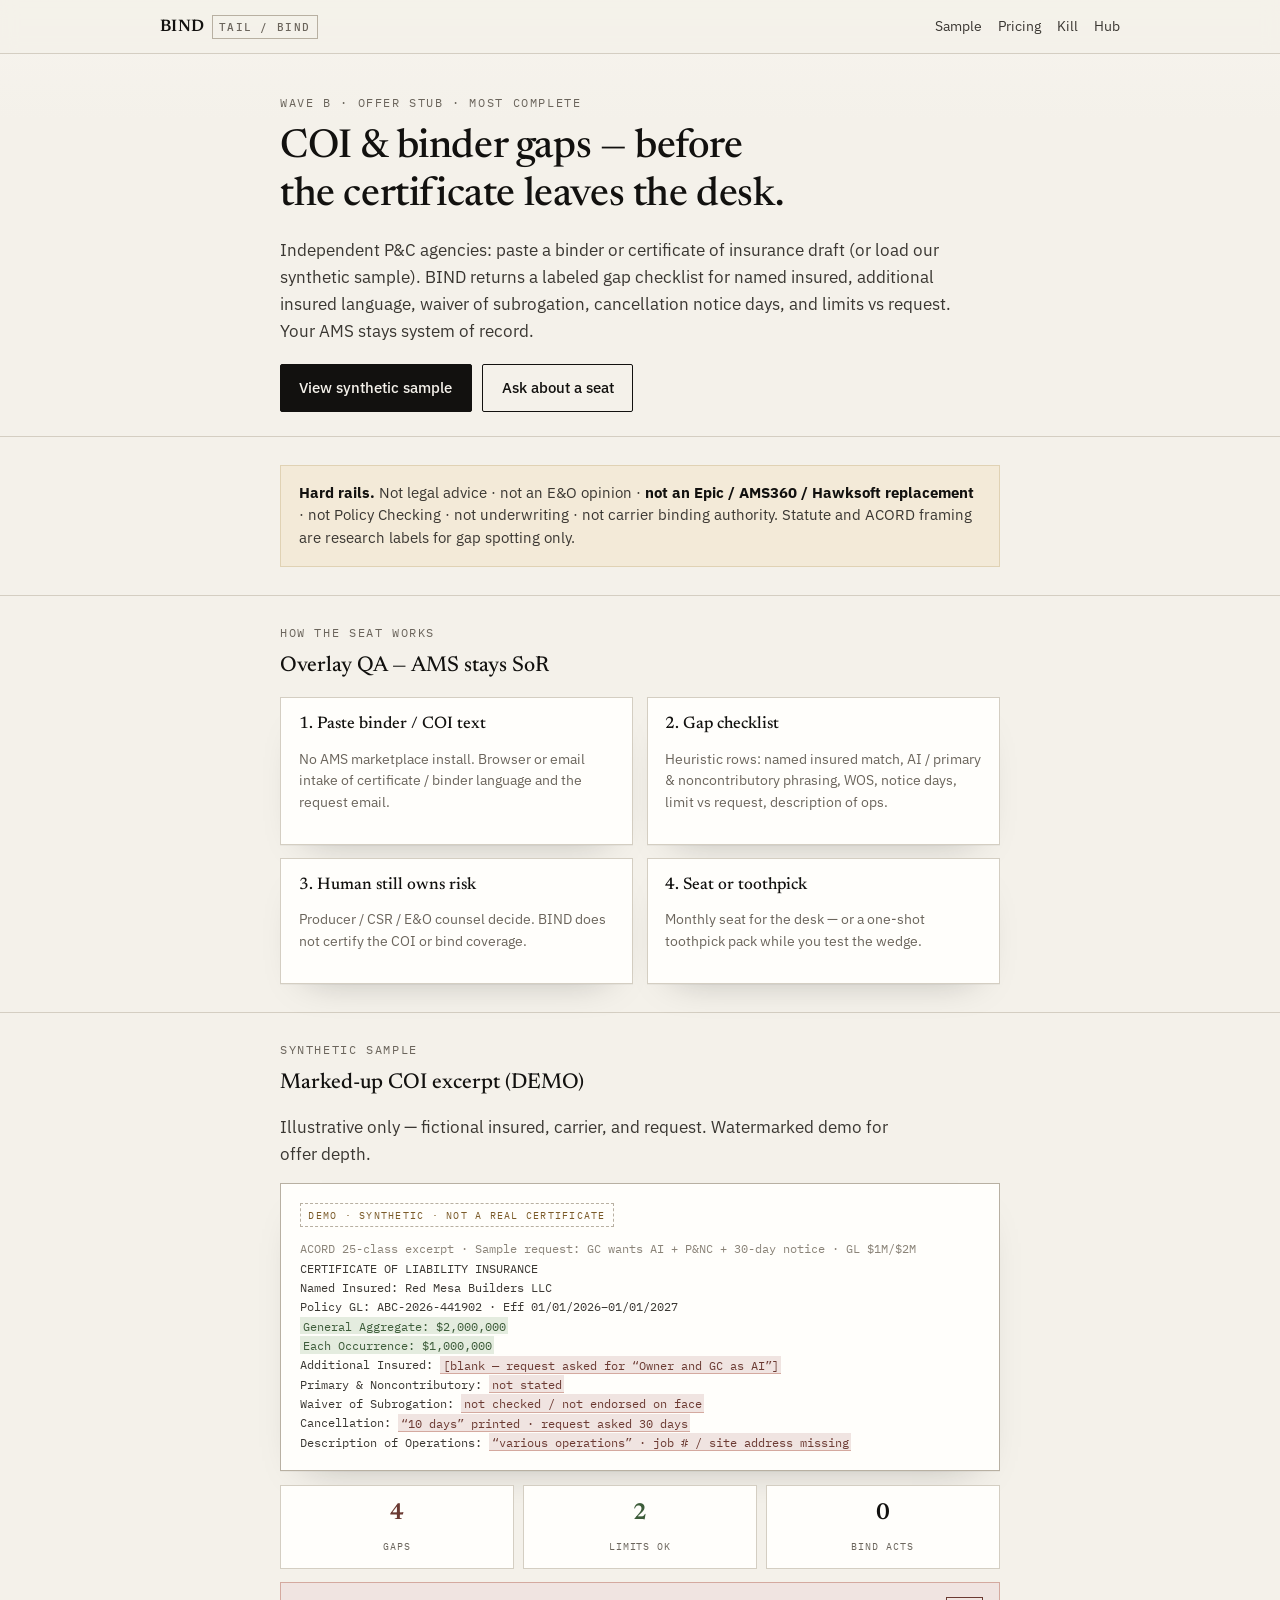
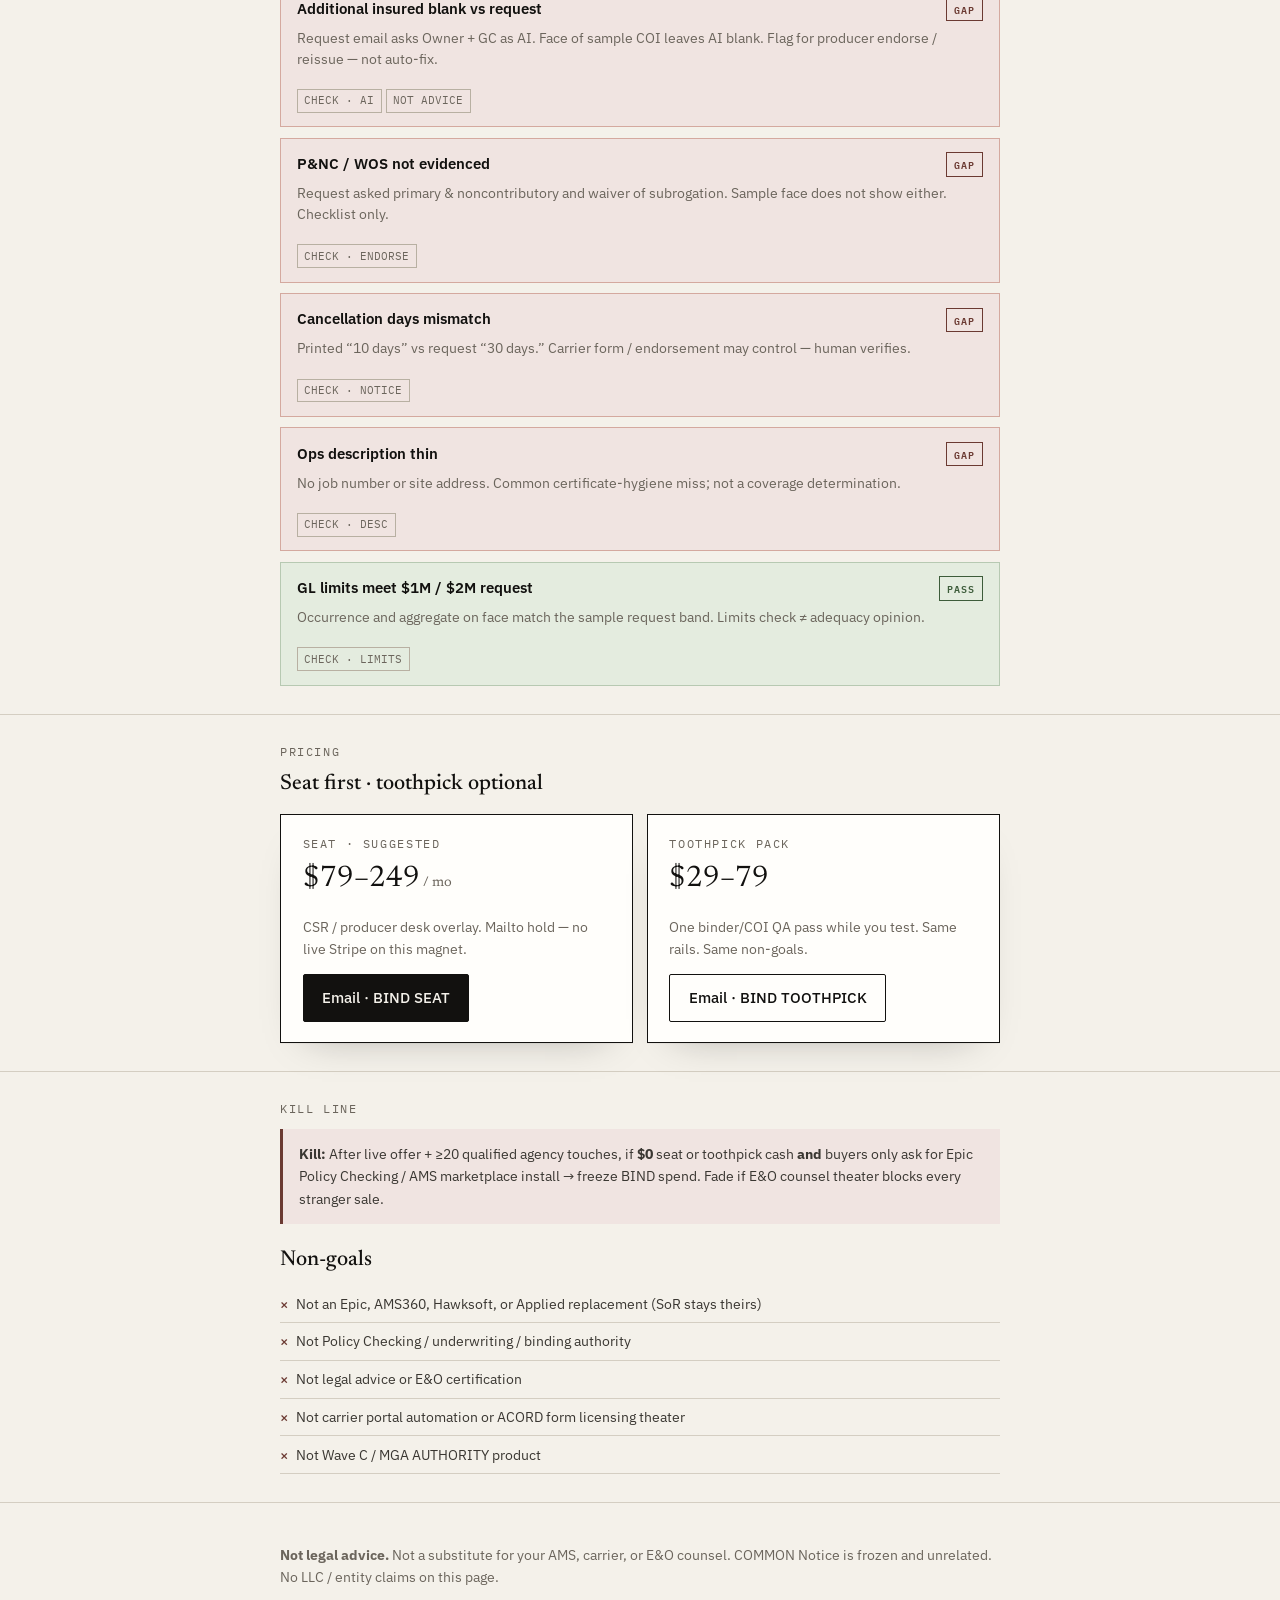
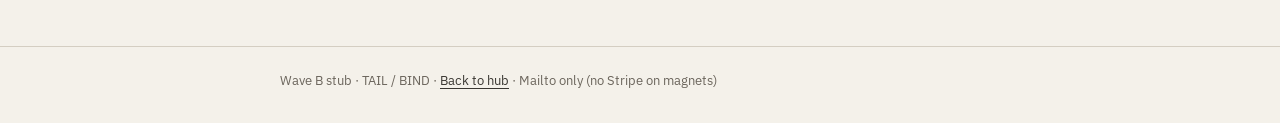
==== bind/index.html @ 1fa53497 "Wave B offer stubs hub — BIND first (≥6/10) BIND, PREMISES, 8867, RIDGE, RECORD, SERVICE linked. Pap" ====
<!DOCTYPE html>
<html lang="en">
<head>
  <meta charset="utf-8" />
  <meta name="viewport" content="width=device-width, initial-scale=1, viewport-fit=cover" />
  <meta name="theme-color" content="#12110f" />
  <title>BIND — COI / binder QA seat (offer stub)</title>
  <meta name="description" content="Independent P&amp;C COI and binder document QA overlay. Synthetic sample, seat/toothpick pricing. Not Epic replacement. Not legal advice." />
  <link rel="stylesheet" href="../assets/ink.css" />
</head>
<body>
  <header class="site-header">
    <div class="inner">
      <a class="mark" href="../index.html">BIND <span class="code">TAIL / BIND</span></a>
      <nav class="nav" aria-label="Primary">
        <a href="#sample">Sample</a>
        <a href="#pricing">Pricing</a>
        <a href="#kill">Kill</a>
        <a href="../index.html">Hub</a>
      </nav>
    </div>
  </header>

  <main>
    <section class="hero">
      <div class="wrap">
        <p class="eyebrow">Wave B · offer stub · most complete</p>
        <h1>COI &amp; binder gaps — before the certificate leaves the desk.</h1>
        <p class="lede">
          Independent P&amp;C agencies: paste a binder or certificate of insurance draft (or load our synthetic sample).
          BIND returns a labeled gap checklist for named insured, additional insured language, waiver of subrogation,
          cancellation notice days, and limits vs request. Your AMS stays system of record.
        </p>
        <div class="btn-row">
          <a class="btn" href="#sample">View synthetic sample</a>
          <a class="btn btn-ghost" href="mailto:settleupcollections@polsia.app?subject=BIND%20seat%20inquiry">Ask about a seat</a>
        </div>
      </div>
    </section>

    <section class="section" id="rails">
      <div class="wrap">
        <div class="rail">
          <strong>Hard rails.</strong>
          Not legal advice · not an E&amp;O opinion · <strong>not an Epic / AMS360 / Hawksoft replacement</strong> ·
          not Policy Checking · not underwriting · not carrier binding authority.
          Statute and ACORD framing are research labels for gap spotting only.
        </div>
      </div>
    </section>

    <section class="section" id="how">
      <div class="wrap">
        <p class="eyebrow">How the seat works</p>
        <h2>Overlay QA — AMS stays SoR</h2>
        <div class="grid-2" style="margin-top:1.1rem">
          <div class="panel">
            <h3>1. Paste binder / COI text</h3>
            <p class="small muted">No AMS marketplace install. Browser or email intake of certificate / binder language and the request email.</p>
          </div>
          <div class="panel">
            <h3>2. Gap checklist</h3>
            <p class="small muted">Heuristic rows: named insured match, AI / primary &amp; noncontributory phrasing, WOS, notice days, limit vs request, description of ops.</p>
          </div>
          <div class="panel">
            <h3>3. Human still owns risk</h3>
            <p class="small muted">Producer / CSR / E&amp;O counsel decide. BIND does not certify the COI or bind coverage.</p>
          </div>
          <div class="panel">
            <h3>4. Seat or toothpick</h3>
            <p class="small muted">Monthly seat for the desk — or a one-shot toothpick pack while you test the wedge.</p>
          </div>
        </div>
      </div>
    </section>

    <section class="section" id="sample">
      <div class="wrap">
        <p class="eyebrow">Synthetic sample</p>
        <h2>Marked-up COI excerpt (DEMO)</h2>
        <p class="lede" style="margin-bottom:1rem">Illustrative only — fictional insured, carrier, and request. Watermarked demo for offer depth.</p>
        <div class="sample"><span class="watermark">DEMO · SYNTHETIC · NOT A REAL CERTIFICATE</span>
<span class="meta-line">ACORD 25-class excerpt · Sample request: GC wants AI + P&amp;NC + 30-day notice · GL $1M/$2M</span>
CERTIFICATE OF LIABILITY INSURANCE
Named Insured: Red Mesa Builders LLC
Policy GL: ABC-2026-441902 · Eff 01/01/2026–01/01/2027
<span class="hl-ok">General Aggregate: $2,000,000</span>
<span class="hl-ok">Each Occurrence: $1,000,000</span>
Additional Insured: <span class="hl-gap">[blank — request asked for “Owner and GC as AI”]</span>
Primary &amp; Noncontributory: <span class="hl-gap">not stated</span>
Waiver of Subrogation: <span class="hl-gap">not checked / not endorsed on face</span>
Cancellation: <span class="hl-gap">“10 days” printed · request asked 30 days</span>
Description of Operations: <span class="hl-gap">“various operations” · job # / site address missing</span></div>

        <div class="stats">
          <div class="stat bad"><b>4</b><span>Gaps</span></div>
          <div class="stat ok"><b>2</b><span>Limits OK</span></div>
          <div class="stat"><b>0</b><span>Bind acts</span></div>
        </div>

        <div class="gap-list">
          <div class="gap-row gap">
            <div class="gap-head"><span>Additional insured blank vs request</span><span class="badge gap">Gap</span></div>
            <p class="gap-body">Request email asks Owner + GC as AI. Face of sample COI leaves AI blank. Flag for producer endorse / reissue — not auto-fix.</p>
            <span class="cite">CHECK · AI</span><span class="cite">NOT ADVICE</span>
          </div>
          <div class="gap-row gap">
            <div class="gap-head"><span>P&amp;NC / WOS not evidenced</span><span class="badge gap">Gap</span></div>
            <p class="gap-body">Request asked primary &amp; noncontributory and waiver of subrogation. Sample face does not show either. Checklist only.</p>
            <span class="cite">CHECK · ENDORSE</span>
          </div>
          <div class="gap-row gap">
            <div class="gap-head"><span>Cancellation days mismatch</span><span class="badge gap">Gap</span></div>
            <p class="gap-body">Printed “10 days” vs request “30 days.” Carrier form / endorsement may control — human verifies.</p>
            <span class="cite">CHECK · NOTICE</span>
          </div>
          <div class="gap-row gap">
            <div class="gap-head"><span>Ops description thin</span><span class="badge gap">Gap</span></div>
            <p class="gap-body">No job number or site address. Common certificate-hygiene miss; not a coverage determination.</p>
            <span class="cite">CHECK · DESC</span>
          </div>
          <div class="gap-row pass">
            <div class="gap-head"><span>GL limits meet $1M / $2M request</span><span class="badge pass">Pass</span></div>
            <p class="gap-body">Occurrence and aggregate on face match the sample request band. Limits check ≠ adequacy opinion.</p>
            <span class="cite">CHECK · LIMITS</span>
          </div>
        </div>
      </div>
    </section>

    <section class="section" id="pricing">
      <div class="wrap">
        <p class="eyebrow">Pricing</p>
        <h2>Seat first · toothpick optional</h2>
        <div class="grid-2" style="margin-top:1rem">
          <div class="price-card">
            <p class="eyebrow" style="margin:0">Seat · suggested</p>
            <p class="amount">$79–249<span class="small muted"> / mo</span></p>
            <p class="small muted">CSR / producer desk overlay. Mailto hold — no live Stripe on this magnet.</p>
            <div class="btn-row" style="margin-top:0.85rem">
              <a class="btn" href="mailto:settleupcollections@polsia.app?subject=BIND%20SEAT%20%2479-249">Email · BIND SEAT</a>
            </div>
          </div>
          <div class="price-card">
            <p class="eyebrow" style="margin:0">Toothpick pack</p>
            <p class="amount">$29–79</p>
            <p class="small muted">One binder/COI QA pass while you test. Same rails. Same non-goals.</p>
            <div class="btn-row" style="margin-top:0.85rem">
              <a class="btn btn-ghost" href="mailto:settleupcollections@polsia.app?subject=BIND%20TOOTHPICK%20%2429-79">Email · BIND TOOTHPICK</a>
            </div>
          </div>
        </div>
      </div>
    </section>

    <section class="section" id="kill">
      <div class="wrap">
        <p class="eyebrow">Kill line</p>
        <div class="kill">
          <strong>Kill:</strong> After live offer + ≥20 qualified agency touches, if <strong>$0</strong> seat or toothpick cash
          <strong>and</strong> buyers only ask for Epic Policy Checking / AMS marketplace install → freeze BIND spend.
          Fade if E&amp;O counsel theater blocks every stranger sale.
        </div>
        <h2 style="margin-top:1.5rem">Non-goals</h2>
        <ul class="nongoals">
          <li>Not an Epic, AMS360, Hawksoft, or Applied replacement (SoR stays theirs)</li>
          <li>Not Policy Checking / underwriting / binding authority</li>
          <li>Not legal advice or E&amp;O certification</li>
          <li>Not carrier portal automation or ACORD form licensing theater</li>
          <li>Not Wave C / MGA AUTHORITY product</li>
        </ul>
      </div>
    </section>

    <section class="section">
      <div class="wrap">
        <p class="small muted">
          <strong>Not legal advice.</strong> Not a substitute for your AMS, carrier, or E&amp;O counsel.
          COMMON Notice is frozen and unrelated. No LLC / entity claims on this page.
        </p>
      </div>
    </section>
  </main>

  <footer class="footer">
    <div class="wrap">
      Wave B stub · TAIL / BIND · <a href="../index.html">Back to hub</a>
      · Mailto only (no Stripe on magnets)
    </div>
  </footer>
</body>
</html>
---- assets/ink.css ----
/* Wave B stubs — paper/ink shared (quiet editorial, phone-friendly) */
@import url('https://fonts.googleapis.com/css2?family=IBM+Plex+Mono:wght@400;500&family=IBM+Plex+Sans:ital,wght@0,400;0,500;0,600;1,400&family=Newsreader:ital,opsz,wght@0,6..72,400;0,6..72,500;0,6..72,600;1,6..72,400&display=swap');

:root {
  --paper: #f4f1ea;
  --paper-2: #ebe6dc;
  --paper-3: #e2dcd0;
  --ink: #12110f;
  --ink-2: #3a3732;
  --ink-3: #6b655c;
  --ink-mute: #8a8378;
  --line: #d4cec2;
  --line-strong: #b8b0a2;
  --ok: #3d5c3a;
  --ok-soft: #e4ecdf;
  --warn: #7a5a28;
  --warn-soft: #f3ead8;
  --gap: #6b3a32;
  --gap-soft: #f0e4e1;
  --mark: #1a1916;
  --shadow: 0 1px 0 rgba(18,17,15,0.04), 0 18px 40px -28px rgba(18,17,15,0.35);
  --radius: 2px;
  --font-display: "Newsreader", "Iowan Old Style", Georgia, serif;
  --font-sans: "IBM Plex Sans", ui-sans-serif, system-ui, sans-serif;
  --font-mono: "IBM Plex Mono", ui-monospace, Menlo, monospace;
  --max: 720px;
  --wide: 960px;
  --safe: env(safe-area-inset-bottom, 0px);
}

*, *::before, *::after { box-sizing: border-box; }
html { color-scheme: light; -webkit-font-smoothing: antialiased; }
body {
  margin: 0;
  min-height: 100dvh;
  background: linear-gradient(180deg, #f7f4ee 0%, var(--paper) 120px), var(--paper);
  color: var(--ink);
  font-family: var(--font-sans);
  font-size: 16px;
  line-height: 1.55;
}
a { color: var(--ink); text-underline-offset: 3px; }
a:hover { color: var(--ink-2); }

.wrap { width: min(100% - 2rem, var(--max)); margin-inline: auto; }
.wrap-wide { width: min(100% - 2rem, var(--wide)); margin-inline: auto; }

.site-header {
  border-bottom: 1px solid var(--line);
  background: rgba(244,241,234,0.92);
  backdrop-filter: blur(8px);
  position: sticky;
  top: 0;
  z-index: 20;
}
.site-header .inner {
  width: min(100% - 2rem, var(--wide));
  margin-inline: auto;
  display: flex;
  align-items: center;
  gap: 1rem;
  padding: 0.85rem 0;
  flex-wrap: wrap;
}
.mark {
  font-family: var(--font-display);
  font-weight: 600;
  font-size: 1.05rem;
  letter-spacing: 0.02em;
  text-decoration: none;
  color: var(--ink);
  display: flex;
  align-items: baseline;
  gap: 0.45rem;
}
.mark .code {
  font-family: var(--font-mono);
  font-size: 0.68rem;
  font-weight: 500;
  letter-spacing: 0.12em;
  text-transform: uppercase;
  color: var(--ink-3);
  border: 1px solid var(--line-strong);
  padding: 0.15rem 0.4rem;
}
.nav { margin-left: auto; display: flex; gap: 1rem; align-items: center; font-size: 0.9rem; flex-wrap: wrap; }
.nav a { text-decoration: none; color: var(--ink-2); }
.nav a:hover { text-decoration: underline; color: var(--ink); }

h1, h2, h3 { font-family: var(--font-display); font-weight: 500; line-height: 1.2; text-wrap: balance; }
h1 { font-size: clamp(1.75rem, 4.5vw, 2.5rem); margin: 0 0 0.75rem; letter-spacing: -0.01em; }
h2 { font-size: 1.35rem; margin: 0 0 0.6rem; }
h3 { font-size: 1.05rem; margin: 0 0 0.4rem; }
.lede { font-size: 1.08rem; color: var(--ink-2); max-width: 40em; text-wrap: pretty; }
.eyebrow {
  font-family: var(--font-mono);
  font-size: 0.72rem;
  letter-spacing: 0.14em;
  text-transform: uppercase;
  color: var(--ink-3);
  margin: 0 0 0.75rem;
}
.muted { color: var(--ink-3); }
.small { font-size: 0.875rem; }
.mono { font-family: var(--font-mono); font-variant-numeric: tabular-nums; }

.btn {
  display: inline-flex;
  align-items: center;
  justify-content: center;
  gap: 0.4rem;
  font-family: var(--font-sans);
  font-size: 0.92rem;
  font-weight: 500;
  padding: 0.7rem 1.15rem;
  border: 1px solid var(--ink);
  background: var(--ink);
  color: var(--paper);
  text-decoration: none;
  border-radius: var(--radius);
  min-height: 44px;
  cursor: pointer;
}
.btn:hover { background: var(--ink-2); color: var(--paper); }
.btn-ghost {
  background: transparent;
  color: var(--ink);
}
.btn-ghost:hover { background: var(--paper-2); color: var(--ink); }
.btn-row { display: flex; flex-wrap: wrap; gap: 0.65rem; margin-top: 1.25rem; }

.hero { padding: 2.5rem 0 1.5rem; }
.section { padding: 1.75rem 0; border-top: 1px solid var(--line); }
.rail {
  background: var(--warn-soft);
  border: 1px solid #e0d2b4;
  padding: 1rem 1.15rem;
  font-size: 0.92rem;
  color: var(--ink-2);
}
.rail strong { color: var(--ink); }

.panel {
  background: #fffefb;
  border: 1px solid var(--line);
  padding: 1rem 1.1rem;
  box-shadow: var(--shadow);
}
.grid-2 {
  display: grid;
  grid-template-columns: 1fr;
  gap: 0.85rem;
}
@media (min-width: 640px) {
  .grid-2 { grid-template-columns: 1fr 1fr; }
}

.sample {
  background: #fffefb;
  border: 1px solid var(--line-strong);
  box-shadow: var(--shadow);
  padding: 1.15rem 1.2rem;
  font-family: var(--font-mono);
  font-size: 0.78rem;
  line-height: 1.55;
  color: var(--ink-2);
  white-space: pre-wrap;
  overflow-x: auto;
}
.sample .hl-gap {
  background: var(--gap-soft);
  color: var(--gap);
  padding: 0.05em 0.2em;
  border-bottom: 1px solid #d4a99f;
}
.sample .hl-ok {
  background: var(--ok-soft);
  color: var(--ok);
  padding: 0.05em 0.2em;
}
.sample .meta-line { color: var(--ink-mute); margin-bottom: 0.75rem; }
.watermark {
  display: inline-block;
  font-family: var(--font-mono);
  font-size: 0.65rem;
  letter-spacing: 0.12em;
  text-transform: uppercase;
  border: 1px dashed var(--line-strong);
  padding: 0.2rem 0.45rem;
  color: var(--warn);
  margin-bottom: 0.75rem;
}

.gap-list { display: flex; flex-direction: column; gap: 0.65rem; margin-top: 0.85rem; }
.gap-row {
  border: 1px solid var(--line);
  background: #fffefb;
  padding: 0.85rem 1rem;
}
.gap-row.gap { border-color: #d4a99f; background: var(--gap-soft); }
.gap-row.pass { border-color: #b7c9b2; background: var(--ok-soft); }
.gap-head {
  display: flex;
  justify-content: space-between;
  gap: 0.5rem;
  flex-wrap: wrap;
  align-items: center;
  font-family: var(--font-sans);
  font-size: 0.92rem;
  font-weight: 600;
  color: var(--ink);
}
.badge {
  font-family: var(--font-mono);
  font-size: 0.65rem;
  letter-spacing: 0.08em;
  text-transform: uppercase;
  padding: 0.2rem 0.45rem;
  border: 1px solid currentColor;
}
.badge.gap { color: var(--gap); }
.badge.pass { color: var(--ok); }
.gap-body { font-size: 0.85rem; color: var(--ink-3); margin-top: 0.4rem; font-family: var(--font-sans); }
.cite {
  display: inline-block;
  font-family: var(--font-mono);
  font-size: 0.68rem;
  border: 1px solid var(--line-strong);
  padding: 0.15rem 0.4rem;
  color: var(--ink-3);
  margin-top: 0.35rem;
  margin-right: 0.25rem;
}

.price-card {
  background: #fffefb;
  border: 1px solid var(--ink);
  padding: 1.25rem 1.35rem;
  box-shadow: var(--shadow);
}
.price-card .amount {
  font-family: var(--font-display);
  font-size: 1.85rem;
  margin: 0.25rem 0 0.5rem;
}
.kill {
  border-left: 3px solid var(--gap);
  background: var(--gap-soft);
  padding: 0.85rem 1rem;
  font-size: 0.9rem;
  color: var(--ink-2);
}
.nongoals {
  list-style: none;
  padding: 0;
  margin: 0.75rem 0 0;
}
.nongoals li {
  padding: 0.45rem 0;
  border-bottom: 1px solid var(--line);
  font-size: 0.9rem;
  color: var(--ink-2);
}
.nongoals li::before {
  content: "× ";
  font-family: var(--font-mono);
  color: var(--gap);
  font-weight: 500;
}

.pill {
  display: inline-block;
  font-family: var(--font-mono);
  font-size: 0.65rem;
  letter-spacing: 0.1em;
  text-transform: uppercase;
  padding: 0.25rem 0.55rem;
  border: 1px solid var(--line-strong);
  color: var(--ink-3);
  white-space: nowrap;
}
.pill.depth { color: var(--ok); border-color: #9bb896; background: var(--ok-soft); }
.pill.stub { color: var(--warn); border-color: #d4c19a; background: var(--warn-soft); }
.pill.frozen { color: var(--ink-mute); border-color: var(--line); background: var(--paper-2); }
.pill.link { color: var(--ink-2); border-color: var(--line-strong); }

.hub-list { display: flex; flex-direction: column; gap: 0.65rem; margin-top: 1rem; }
.hub-row {
  display: grid;
  grid-template-columns: 1fr;
  gap: 0.5rem;
  padding: 1rem 1.1rem;
  background: #fffefb;
  border: 1px solid var(--line);
  text-decoration: none;
  color: inherit;
  box-shadow: var(--shadow);
}
.hub-row:hover { border-color: var(--line-strong); }
@media (min-width: 640px) {
  .hub-row {
    grid-template-columns: 7rem 1fr auto;
    align-items: center;
    gap: 1rem;
  }
}
.hub-code {
  font-family: var(--font-mono);
  font-size: 0.78rem;
  letter-spacing: 0.1em;
  text-transform: uppercase;
  font-weight: 500;
}
.hub-title { font-family: var(--font-display); font-size: 1.1rem; margin: 0; }
.hub-meta { font-size: 0.85rem; color: var(--ink-3); margin: 0.2rem 0 0; }
.hub-pills { display: flex; flex-wrap: wrap; gap: 0.35rem; justify-content: flex-start; }
@media (min-width: 640px) { .hub-pills { justify-content: flex-end; } }

.footer {
  border-top: 1px solid var(--line);
  padding: 1.5rem 0 calc(2rem + var(--safe));
  margin-top: 1rem;
  font-size: 0.8rem;
  color: var(--ink-3);
}
.footer a { color: var(--ink-2); }

.stats {
  display: flex;
  flex-wrap: wrap;
  gap: 0.55rem;
  margin: 0.85rem 0;
}
.stat {
  flex: 1;
  min-width: 5.5rem;
  border: 1px solid var(--line);
  background: #fffefb;
  padding: 0.65rem 0.75rem;
  text-align: center;
}
.stat b {
  display: block;
  font-family: var(--font-display);
  font-size: 1.45rem;
  font-weight: 600;
}
.stat span {
  font-family: var(--font-mono);
  font-size: 0.62rem;
  letter-spacing: 0.1em;
  text-transform: uppercase;
  color: var(--ink-3);
}
.stat.bad b { color: var(--gap); }
.stat.ok b { color: var(--ok); }
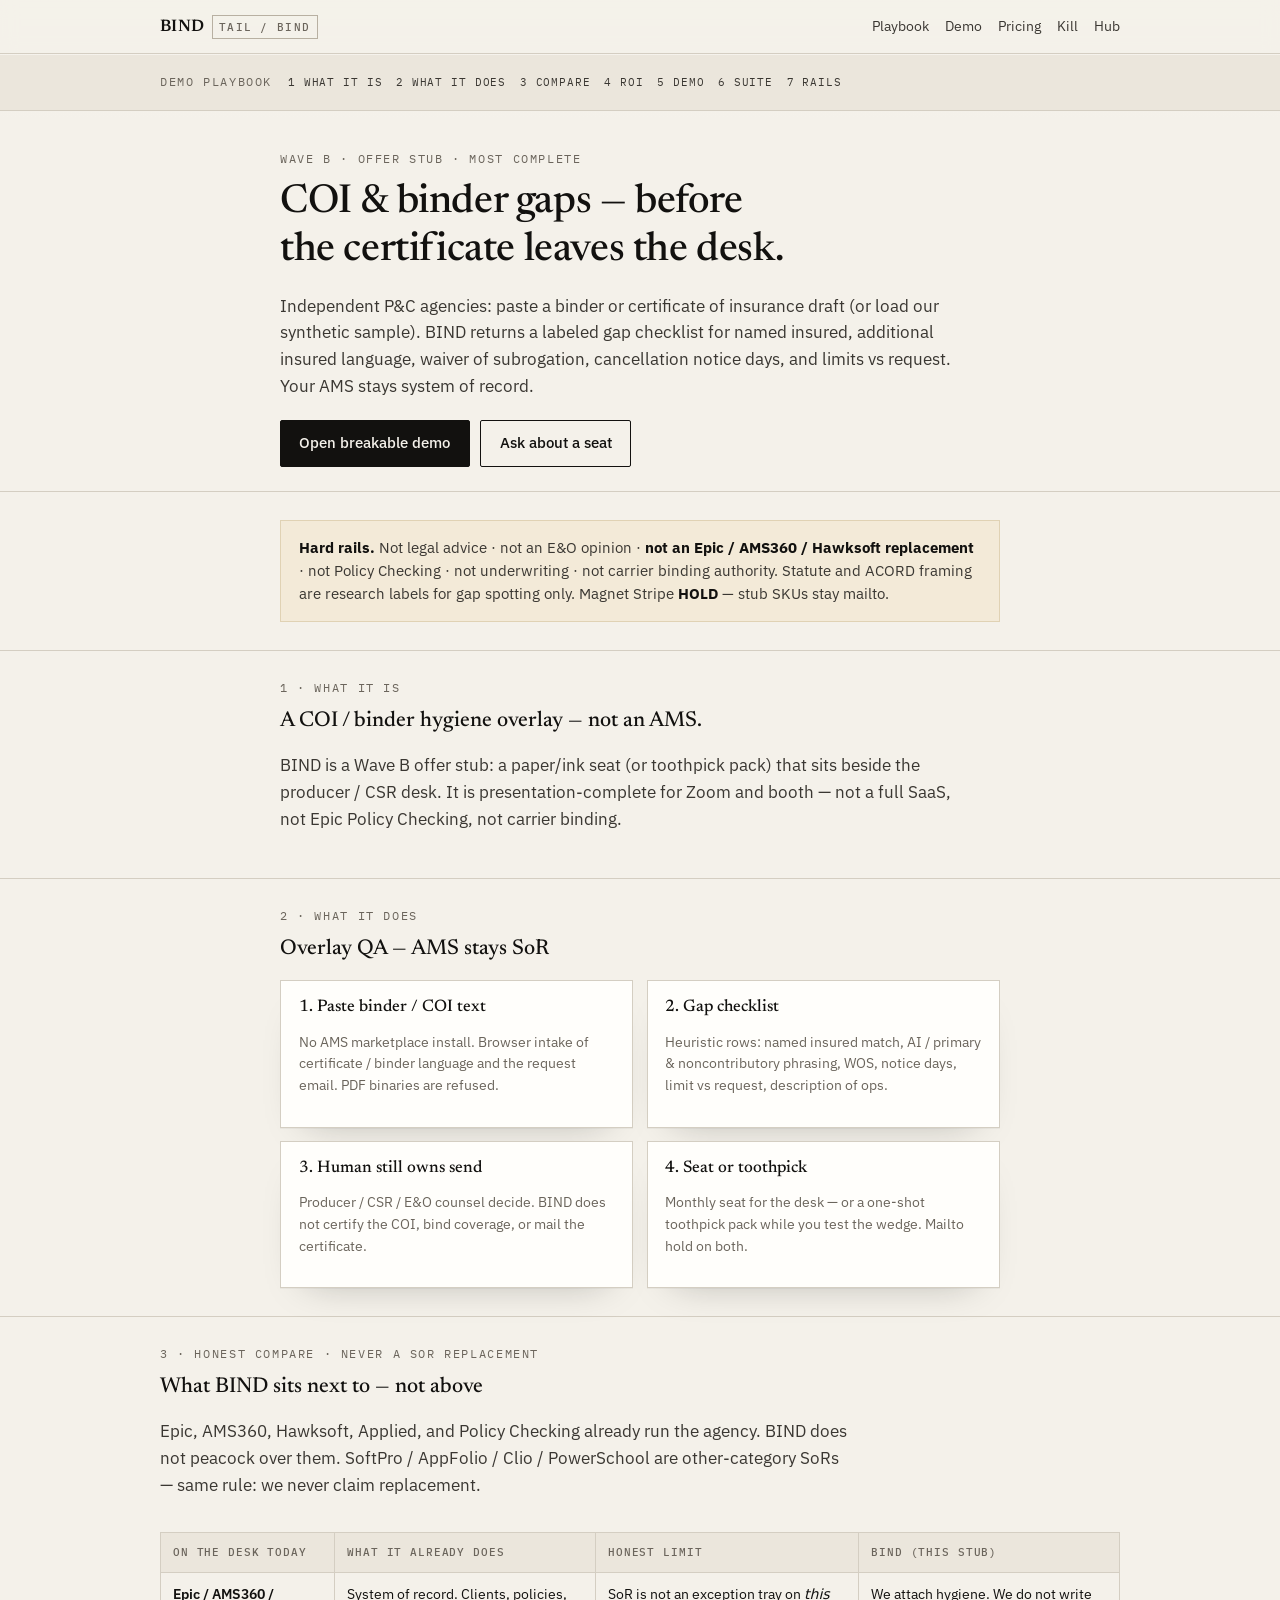
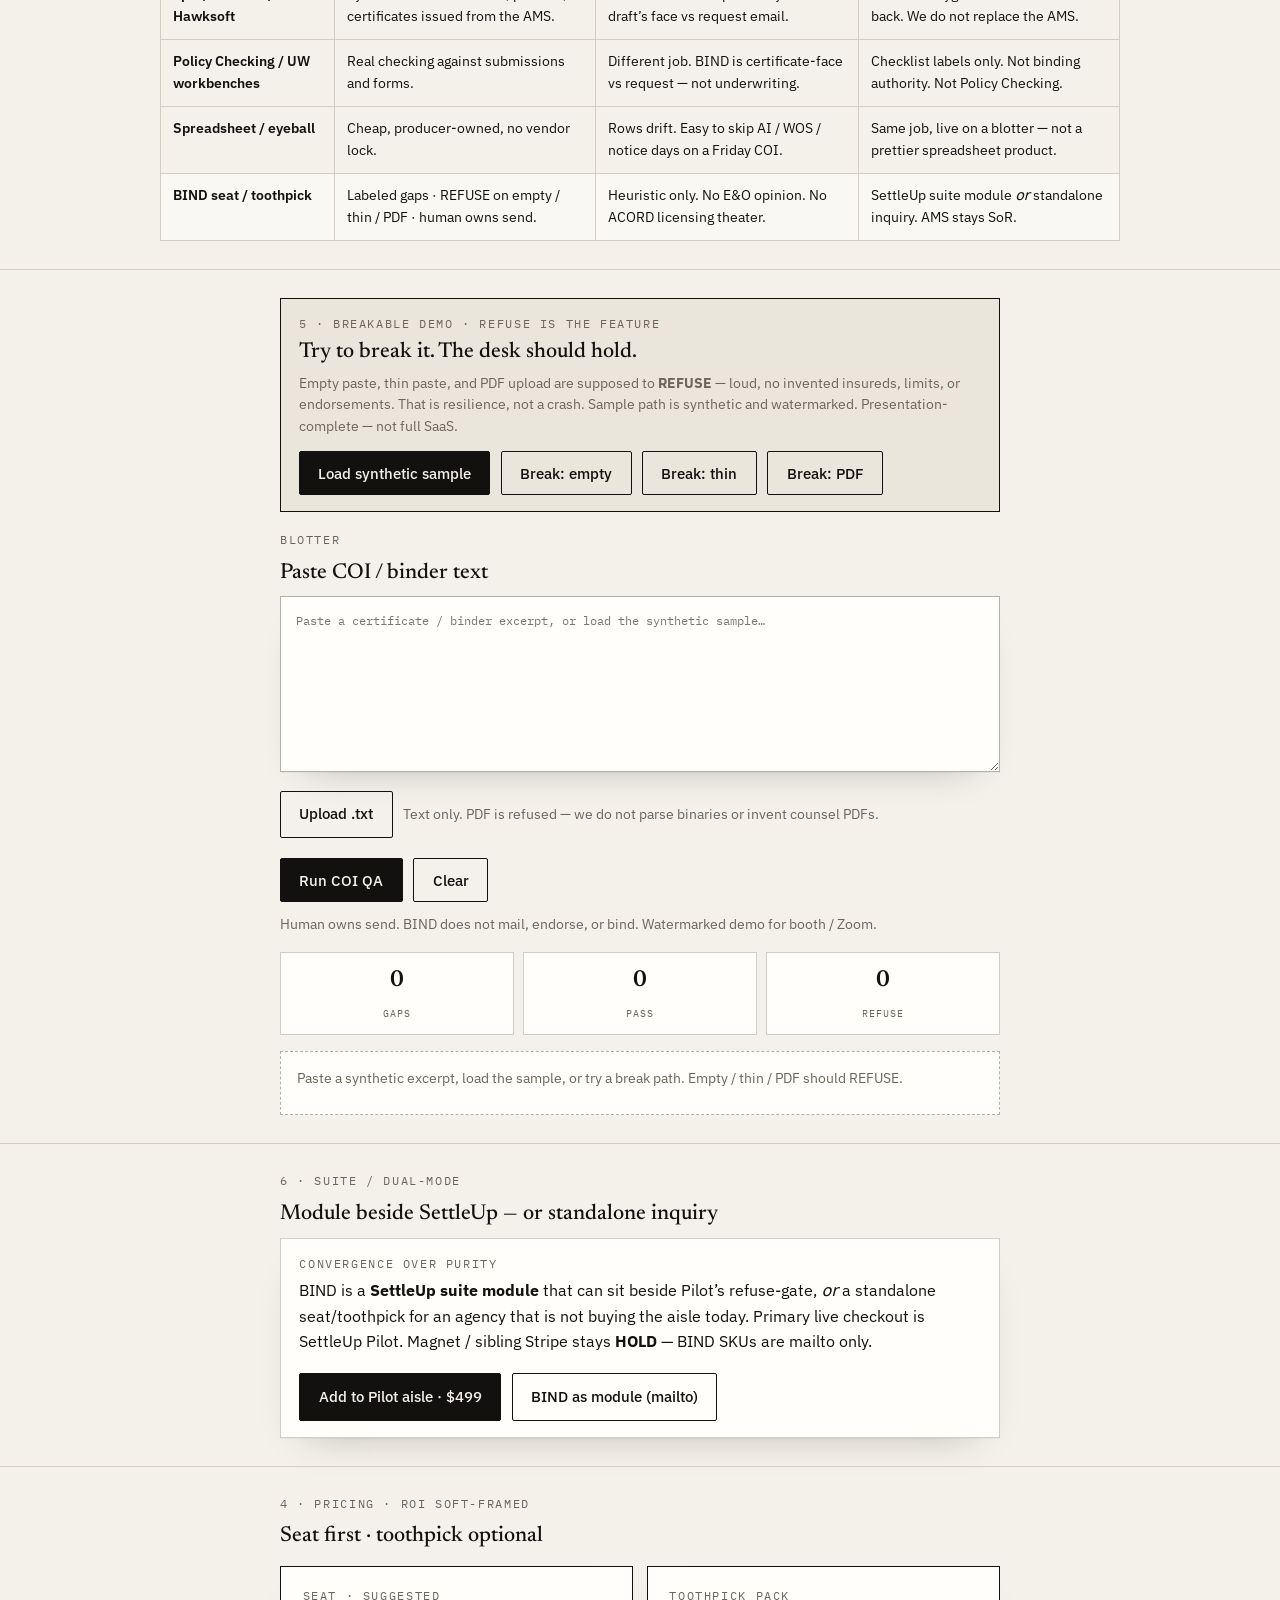
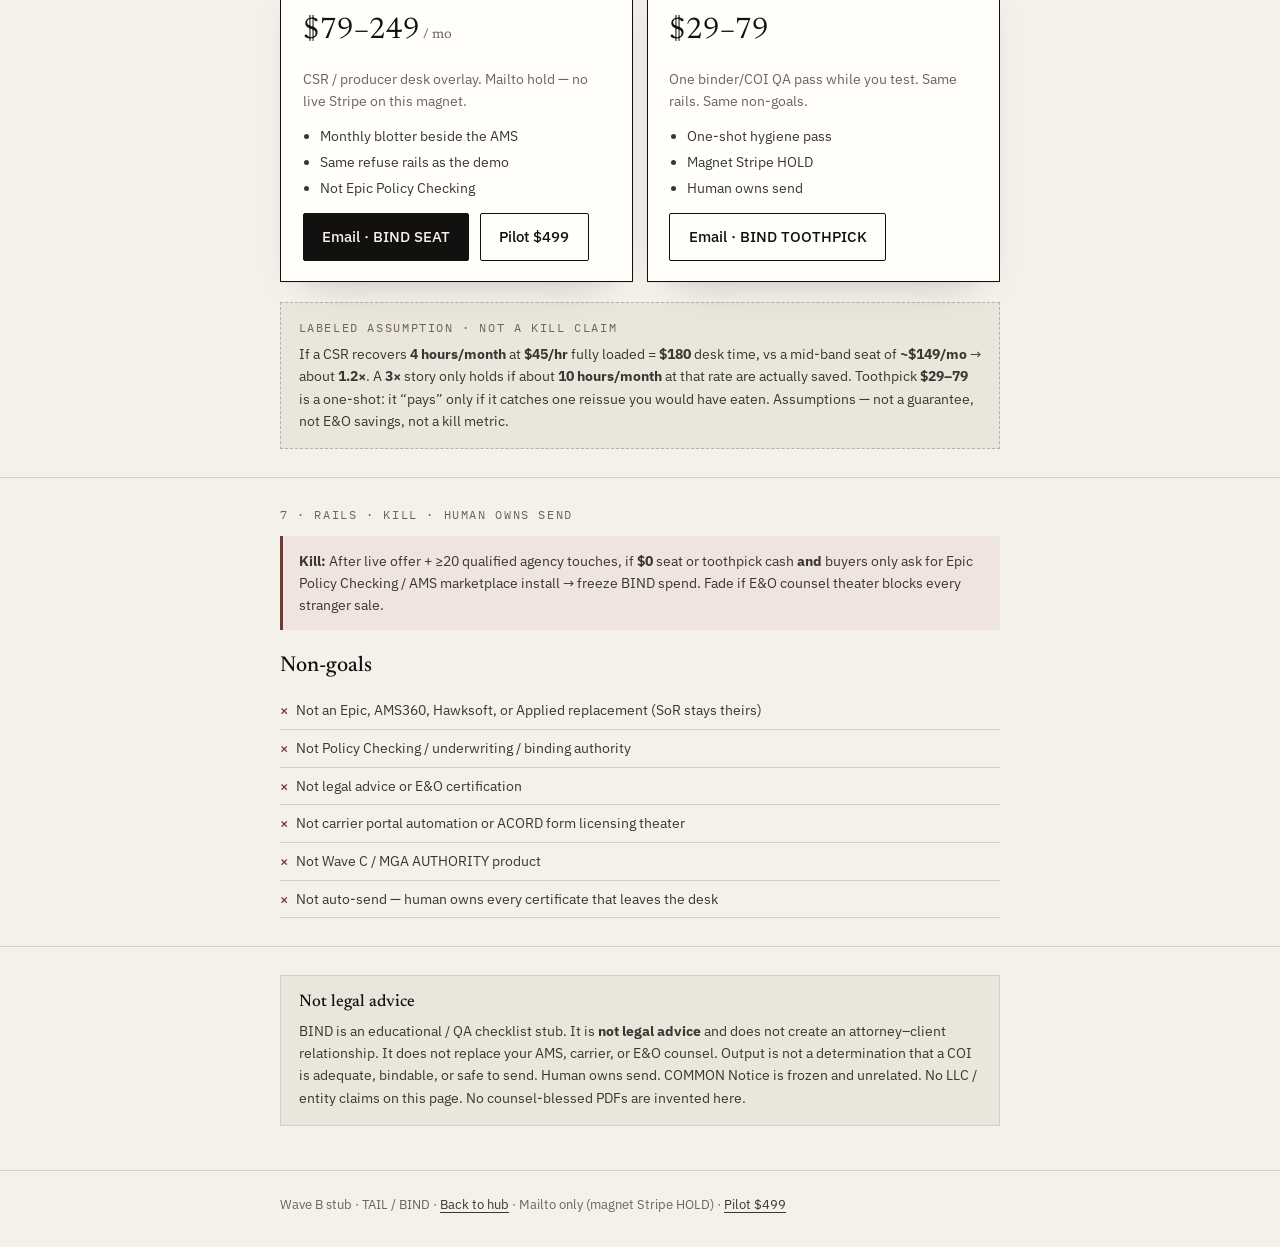
==== commit 4409ef2c: "Add Demo Playbook bar to hub, BIND, and depth routes Close the Zoom/booth playbook on the Wave B hub" ====
--- a/bind/index.html
+++ b/bind/index.html
@@ -13,13 +13,29 @@
     <div class="inner">
       <a class="mark" href="../index.html">BIND <span class="code">TAIL / BIND</span></a>
       <nav class="nav" aria-label="Primary">
-        <a href="#sample">Sample</a>
+        <a href="#playbook">Playbook</a>
+        <a href="#demo">Demo</a>
         <a href="#pricing">Pricing</a>
         <a href="#kill">Kill</a>
         <a href="../index.html">Hub</a>
       </nav>
     </div>
   </header>
+
+  <div class="playbook-bar" id="playbook">
+    <div class="inner">
+      <p class="eyebrow">Demo Playbook</p>
+      <nav class="playbook-links" aria-label="Demo Playbook">
+        <a href="#what">1 What it is</a>
+        <a href="#does">2 What it does</a>
+        <a href="#compare">3 Compare</a>
+        <a href="#pricing">4 ROI</a>
+        <a href="#demo">5 Demo</a>
+        <a href="#suite">6 Suite</a>
+        <a href="#kill">7 Rails</a>
+      </nav>
+    </div>
+  </div>
 
   <main>
     <section class="hero">
@@ -32,7 +48,7 @@
           cancellation notice days, and limits vs request. Your AMS stays system of record.
         </p>
         <div class="btn-row">
-          <a class="btn" href="#sample">View synthetic sample</a>
+          <a class="btn" href="#demo">Open breakable demo</a>
           <a class="btn btn-ghost" href="mailto:settleupcollections@polsia.app?subject=BIND%20seat%20inquiry">Ask about a seat</a>
         </div>
       </div>
@@ -45,84 +61,157 @@
           Not legal advice · not an E&amp;O opinion · <strong>not an Epic / AMS360 / Hawksoft replacement</strong> ·
           not Policy Checking · not underwriting · not carrier binding authority.
           Statute and ACORD framing are research labels for gap spotting only.
-        </div>
-      </div>
-    </section>
-
-    <section class="section" id="how">
-      <div class="wrap">
-        <p class="eyebrow">How the seat works</p>
+          Magnet Stripe <strong>HOLD</strong> — stub SKUs stay mailto.
+        </div>
+      </div>
+    </section>
+
+    <section class="section" id="what">
+      <div class="wrap">
+        <p class="eyebrow">1 · What it is</p>
+        <h2>A COI / binder hygiene overlay — not an AMS.</h2>
+        <p class="lede">
+          BIND is a Wave B offer stub: a paper/ink seat (or toothpick pack) that sits beside the producer / CSR desk.
+          It is presentation-complete for Zoom and booth — not a full SaaS, not Epic Policy Checking, not carrier binding.
+        </p>
+      </div>
+    </section>
+
+    <section class="section" id="does">
+      <div class="wrap">
+        <p class="eyebrow">2 · What it does</p>
         <h2>Overlay QA — AMS stays SoR</h2>
         <div class="grid-2" style="margin-top:1.1rem">
           <div class="panel">
             <h3>1. Paste binder / COI text</h3>
-            <p class="small muted">No AMS marketplace install. Browser or email intake of certificate / binder language and the request email.</p>
+            <p class="small muted">No AMS marketplace install. Browser intake of certificate / binder language and the request email. PDF binaries are refused.</p>
           </div>
           <div class="panel">
             <h3>2. Gap checklist</h3>
             <p class="small muted">Heuristic rows: named insured match, AI / primary &amp; noncontributory phrasing, WOS, notice days, limit vs request, description of ops.</p>
           </div>
           <div class="panel">
-            <h3>3. Human still owns risk</h3>
-            <p class="small muted">Producer / CSR / E&amp;O counsel decide. BIND does not certify the COI or bind coverage.</p>
+            <h3>3. Human still owns send</h3>
+            <p class="small muted">Producer / CSR / E&amp;O counsel decide. BIND does not certify the COI, bind coverage, or mail the certificate.</p>
           </div>
           <div class="panel">
             <h3>4. Seat or toothpick</h3>
-            <p class="small muted">Monthly seat for the desk — or a one-shot toothpick pack while you test the wedge.</p>
-          </div>
-        </div>
-      </div>
-    </section>
-
-    <section class="section" id="sample">
-      <div class="wrap">
-        <p class="eyebrow">Synthetic sample</p>
-        <h2>Marked-up COI excerpt (DEMO)</h2>
-        <p class="lede" style="margin-bottom:1rem">Illustrative only — fictional insured, carrier, and request. Watermarked demo for offer depth.</p>
-        <div class="sample"><span class="watermark">DEMO · SYNTHETIC · NOT A REAL CERTIFICATE</span>
-<span class="meta-line">ACORD 25-class excerpt · Sample request: GC wants AI + P&amp;NC + 30-day notice · GL $1M/$2M</span>
-CERTIFICATE OF LIABILITY INSURANCE
-Named Insured: Red Mesa Builders LLC
-Policy GL: ABC-2026-441902 · Eff 01/01/2026–01/01/2027
-<span class="hl-ok">General Aggregate: $2,000,000</span>
-<span class="hl-ok">Each Occurrence: $1,000,000</span>
-Additional Insured: <span class="hl-gap">[blank — request asked for “Owner and GC as AI”]</span>
-Primary &amp; Noncontributory: <span class="hl-gap">not stated</span>
-Waiver of Subrogation: <span class="hl-gap">not checked / not endorsed on face</span>
-Cancellation: <span class="hl-gap">“10 days” printed · request asked 30 days</span>
-Description of Operations: <span class="hl-gap">“various operations” · job # / site address missing</span></div>
-
-        <div class="stats">
-          <div class="stat bad"><b>4</b><span>Gaps</span></div>
-          <div class="stat ok"><b>2</b><span>Limits OK</span></div>
-          <div class="stat"><b>0</b><span>Bind acts</span></div>
-        </div>
-
-        <div class="gap-list">
-          <div class="gap-row gap">
-            <div class="gap-head"><span>Additional insured blank vs request</span><span class="badge gap">Gap</span></div>
-            <p class="gap-body">Request email asks Owner + GC as AI. Face of sample COI leaves AI blank. Flag for producer endorse / reissue — not auto-fix.</p>
-            <span class="cite">CHECK · AI</span><span class="cite">NOT ADVICE</span>
-          </div>
-          <div class="gap-row gap">
-            <div class="gap-head"><span>P&amp;NC / WOS not evidenced</span><span class="badge gap">Gap</span></div>
-            <p class="gap-body">Request asked primary &amp; noncontributory and waiver of subrogation. Sample face does not show either. Checklist only.</p>
-            <span class="cite">CHECK · ENDORSE</span>
-          </div>
-          <div class="gap-row gap">
-            <div class="gap-head"><span>Cancellation days mismatch</span><span class="badge gap">Gap</span></div>
-            <p class="gap-body">Printed “10 days” vs request “30 days.” Carrier form / endorsement may control — human verifies.</p>
-            <span class="cite">CHECK · NOTICE</span>
-          </div>
-          <div class="gap-row gap">
-            <div class="gap-head"><span>Ops description thin</span><span class="badge gap">Gap</span></div>
-            <p class="gap-body">No job number or site address. Common certificate-hygiene miss; not a coverage determination.</p>
-            <span class="cite">CHECK · DESC</span>
-          </div>
-          <div class="gap-row pass">
-            <div class="gap-head"><span>GL limits meet $1M / $2M request</span><span class="badge pass">Pass</span></div>
-            <p class="gap-body">Occurrence and aggregate on face match the sample request band. Limits check ≠ adequacy opinion.</p>
-            <span class="cite">CHECK · LIMITS</span>
+            <p class="small muted">Monthly seat for the desk — or a one-shot toothpick pack while you test the wedge. Mailto hold on both.</p>
+          </div>
+        </div>
+      </div>
+    </section>
+
+    <section class="section" id="compare">
+      <div class="wrap-wide">
+        <p class="eyebrow">3 · Honest compare · never a SoR replacement</p>
+        <h2>What BIND sits next to — not above</h2>
+        <p class="lede">
+          Epic, AMS360, Hawksoft, Applied, and Policy Checking already run the agency.
+          BIND does not peacock over them. SoftPro / AppFolio / Clio / PowerSchool are other-category SoRs —
+          same rule: we never claim replacement.
+        </p>
+        <div style="overflow-x:auto">
+          <table class="compare-table">
+            <thead>
+              <tr>
+                <th scope="col">On the desk today</th>
+                <th scope="col">What it already does</th>
+                <th scope="col">Honest limit</th>
+                <th scope="col">BIND (this stub)</th>
+              </tr>
+            </thead>
+            <tbody>
+              <tr>
+                <td class="who">Epic / AMS360 / Hawksoft</td>
+                <td>System of record. Clients, policies, certificates issued from the AMS.</td>
+                <td>SoR is not an exception tray on <em>this</em> draft’s face vs request email.</td>
+                <td>We attach hygiene. We do not write back. We do not replace the AMS.</td>
+              </tr>
+              <tr>
+                <td class="who">Policy Checking / UW workbenches</td>
+                <td>Real checking against submissions and forms.</td>
+                <td>Different job. BIND is certificate-face vs request — not underwriting.</td>
+                <td>Checklist labels only. Not binding authority. Not Policy Checking.</td>
+              </tr>
+              <tr>
+                <td class="who">Spreadsheet / eyeball</td>
+                <td>Cheap, producer-owned, no vendor lock.</td>
+                <td>Rows drift. Easy to skip AI / WOS / notice days on a Friday COI.</td>
+                <td>Same job, live on a blotter — not a prettier spreadsheet product.</td>
+              </tr>
+              <tr class="ours">
+                <td class="who">BIND seat / toothpick</td>
+                <td>Labeled gaps · REFUSE on empty / thin / PDF · human owns send.</td>
+                <td>Heuristic only. No E&amp;O opinion. No ACORD licensing theater.</td>
+                <td>SettleUp suite module <em>or</em> standalone inquiry. AMS stays SoR.</td>
+              </tr>
+            </tbody>
+          </table>
+        </div>
+      </div>
+    </section>
+
+    <section class="section" id="demo">
+      <div class="wrap">
+        <div class="break-callout no-print">
+          <p class="eyebrow" style="margin:0 0 0.4rem">5 · Breakable demo · refuse is the feature</p>
+          <h2 style="margin-bottom:0.45rem">Try to break it. The desk should hold.</h2>
+          <p class="small muted" style="margin:0 0 0.85rem">
+            Empty paste, thin paste, and PDF upload are supposed to <strong>REFUSE</strong> —
+            loud, no invented insureds, limits, or endorsements. That is resilience, not a crash.
+            Sample path is synthetic and watermarked. Presentation-complete — not full SaaS.
+          </p>
+          <div class="btn-row" style="margin:0">
+            <button type="button" class="btn" id="btn-sample">Load synthetic sample</button>
+            <button type="button" class="btn btn-ghost" id="btn-break-empty">Break: empty</button>
+            <button type="button" class="btn btn-ghost" id="btn-break-thin">Break: thin</button>
+            <button type="button" class="btn btn-ghost" id="btn-break-pdf">Break: PDF</button>
+          </div>
+        </div>
+
+        <p class="eyebrow">Blotter</p>
+        <h2>Paste COI / binder text</h2>
+        <textarea class="desk-input" id="desk-input" spellcheck="false" placeholder="Paste a certificate / binder excerpt, or load the synthetic sample…"></textarea>
+        <div class="upload-row no-print">
+          <label class="btn btn-ghost file-btn">Upload .txt
+            <input id="desk-file" type="file" accept=".txt,.text,.md,.html,.csv,text/plain" />
+          </label>
+          <span class="small muted">Text only. PDF is refused — we do not parse binaries or invent counsel PDFs.</span>
+        </div>
+        <div class="btn-row no-print">
+          <button type="button" class="btn" id="btn-run">Run COI QA</button>
+          <button type="button" class="btn btn-ghost" id="btn-clear">Clear</button>
+        </div>
+        <p class="small muted" style="margin-top:0.75rem">
+          Human owns send. BIND does not mail, endorse, or bind. Watermarked demo for booth / Zoom.
+        </p>
+        <div class="stats" id="desk-stats" style="margin-top:1rem">
+          <div class="stat"><b>0</b><span>Gaps</span></div>
+          <div class="stat"><b>0</b><span>Pass</span></div>
+          <div class="stat"><b>0</b><span>Refuse</span></div>
+        </div>
+        <div class="desk-report empty" id="desk-report" aria-live="polite">
+          <span>Paste a synthetic excerpt, load the sample, or try a break path. Empty / thin / PDF should REFUSE.</span>
+        </div>
+      </div>
+    </section>
+
+    <section class="section" id="suite">
+      <div class="wrap">
+        <p class="eyebrow">6 · Suite / dual-mode</p>
+        <h2>Module beside SettleUp — or standalone inquiry</h2>
+        <div class="suite-line">
+          <p class="eyebrow" style="margin:0">Convergence over purity</p>
+          <p>
+            BIND is a <strong>SettleUp suite module</strong> that can sit beside Pilot’s refuse-gate,
+            <em>or</em> a standalone seat/toothpick for an agency that is not buying the aisle today.
+            Primary live checkout is SettleUp Pilot. Magnet / sibling Stripe stays <strong>HOLD</strong> —
+            BIND SKUs are mailto only.
+          </p>
+          <div class="btn-row">
+            <a class="btn" href="https://buy.stripe.com/dRm00j0GG53F8dVfO17Vm03" target="_blank" rel="noopener noreferrer">Add to Pilot aisle · $499</a>
+            <a class="btn btn-ghost" href="mailto:settleupcollections@polsia.app?subject=BIND%20module%20beside%20SettleUp">BIND as module (mailto)</a>
           </div>
         </div>
       </div>
@@ -130,32 +219,54 @@
 
     <section class="section" id="pricing">
       <div class="wrap">
-        <p class="eyebrow">Pricing</p>
+        <p class="eyebrow">4 · Pricing · ROI soft-framed</p>
         <h2>Seat first · toothpick optional</h2>
         <div class="grid-2" style="margin-top:1rem">
           <div class="price-card">
             <p class="eyebrow" style="margin:0">Seat · suggested</p>
             <p class="amount">$79–249<span class="small muted"> / mo</span></p>
             <p class="small muted">CSR / producer desk overlay. Mailto hold — no live Stripe on this magnet.</p>
+            <ul>
+              <li>Monthly blotter beside the AMS</li>
+              <li>Same refuse rails as the demo</li>
+              <li>Not Epic Policy Checking</li>
+            </ul>
             <div class="btn-row" style="margin-top:0.85rem">
               <a class="btn" href="mailto:settleupcollections@polsia.app?subject=BIND%20SEAT%20%2479-249">Email · BIND SEAT</a>
+              <a class="btn btn-ghost" href="https://buy.stripe.com/dRm00j0GG53F8dVfO17Vm03" target="_blank" rel="noopener noreferrer">Pilot $499</a>
             </div>
           </div>
           <div class="price-card">
             <p class="eyebrow" style="margin:0">Toothpick pack</p>
             <p class="amount">$29–79</p>
             <p class="small muted">One binder/COI QA pass while you test. Same rails. Same non-goals.</p>
+            <ul>
+              <li>One-shot hygiene pass</li>
+              <li>Magnet Stripe HOLD</li>
+              <li>Human owns send</li>
+            </ul>
             <div class="btn-row" style="margin-top:0.85rem">
               <a class="btn btn-ghost" href="mailto:settleupcollections@polsia.app?subject=BIND%20TOOTHPICK%20%2429-79">Email · BIND TOOTHPICK</a>
             </div>
           </div>
         </div>
+        <div class="assumption" id="roi">
+          <p class="eyebrow" style="margin:0 0 0.4rem">Labeled assumption · not a kill claim</p>
+          <p style="margin:0">
+            If a CSR recovers <strong>4 hours/month</strong> at <strong>$45/hr</strong> fully loaded
+            = <strong>$180</strong> desk time, vs a mid-band seat of <strong>~$149/mo</strong> → about
+            <strong>1.2×</strong>. A <strong>3×</strong> story only holds if about
+            <strong>10 hours/month</strong> at that rate are actually saved.
+            Toothpick <strong>$29–79</strong> is a one-shot: it “pays” only if it catches one reissue
+            you would have eaten. Assumptions — not a guarantee, not E&amp;O savings, not a kill metric.
+          </p>
+        </div>
       </div>
     </section>
 
     <section class="section" id="kill">
       <div class="wrap">
-        <p class="eyebrow">Kill line</p>
+        <p class="eyebrow">7 · Rails · kill · human owns send</p>
         <div class="kill">
           <strong>Kill:</strong> After live offer + ≥20 qualified agency touches, if <strong>$0</strong> seat or toothpick cash
           <strong>and</strong> buyers only ask for Epic Policy Checking / AMS marketplace install → freeze BIND spend.
@@ -168,16 +279,23 @@
           <li>Not legal advice or E&amp;O certification</li>
           <li>Not carrier portal automation or ACORD form licensing theater</li>
           <li>Not Wave C / MGA AUTHORITY product</li>
+          <li>Not auto-send — human owns every certificate that leaves the desk</li>
         </ul>
       </div>
     </section>
 
     <section class="section">
       <div class="wrap">
-        <p class="small muted">
-          <strong>Not legal advice.</strong> Not a substitute for your AMS, carrier, or E&amp;O counsel.
-          COMMON Notice is frozen and unrelated. No LLC / entity claims on this page.
-        </p>
+        <div class="disclaimer-box">
+          <h3>Not legal advice</h3>
+          <p>
+            BIND is an educational / QA checklist stub. It is <strong>not legal advice</strong> and does not
+            create an attorney–client relationship. It does not replace your AMS, carrier, or E&amp;O counsel.
+            Output is not a determination that a COI is adequate, bindable, or safe to send.
+            Human owns send. COMMON Notice is frozen and unrelated. No LLC / entity claims on this page.
+            No counsel-blessed PDFs are invented here.
+          </p>
+        </div>
       </div>
     </section>
   </main>
@@ -185,8 +303,105 @@
   <footer class="footer">
     <div class="wrap">
       Wave B stub · TAIL / BIND · <a href="../index.html">Back to hub</a>
-      · Mailto only (no Stripe on magnets)
+      · Mailto only (magnet Stripe HOLD) · <a href="https://buy.stripe.com/dRm00j0GG53F8dVfO17Vm03" target="_blank" rel="noopener noreferrer">Pilot $499</a>
     </div>
   </footer>
+
+  <script>
+    window.WAVEB_DESK = {
+      noun: "certificate",
+      minChars: 48,
+      thin: "GL ok",
+      sample: [
+        "CERTIFICATE OF LIABILITY INSURANCE",
+        "Named Insured: Red Mesa Builders LLC",
+        "Policy GL: ABC-2026-441902 · Eff 01/01/2026–01/01/2027",
+        "General Aggregate: $2,000,000",
+        "Each Occurrence: $1,000,000",
+        "Additional Insured: [blank — request asked for Owner and GC as AI]",
+        "Primary & Noncontributory: not stated",
+        "Waiver of Subrogation: not checked / not endorsed on face",
+        "Cancellation: 10 days printed · request asked 30 days",
+        "Description of Operations: various operations · job # / site address missing"
+      ].join("\n"),
+      analyze: function (text) {
+        var t = text.toLowerCase();
+        var rows = [];
+        var hasAI = /additional insured/.test(t) && !(/\[blank|not stated|missing|none\b/.test(t) && /additional insured/.test(t));
+        if (/additional insured/.test(t) && (/\[blank|not stated|missing/.test(t) || !/(owner|gc|general contractor)/.test(t))) {
+          rows.push({
+            kind: "gap",
+            title: "Additional insured blank or thin vs request",
+            body: "Request-style language asks Owner + GC as AI. Face does not evidence it. Flag for producer endorse / reissue — not auto-fix.",
+            cite: "CHECK · AI"
+          });
+        } else if (/additional insured/.test(t)) {
+          rows.push({
+            kind: "pass",
+            title: "Additional insured language present on face",
+            body: "AI appears on the paste. Presence ≠ endorsement adequacy. Human verifies.",
+            cite: "CHECK · AI"
+          });
+        } else {
+          rows.push({
+            kind: "gap",
+            title: "No additional-insured field spotted",
+            body: "Heuristic did not see an AI line. Checklist only — not a coverage opinion.",
+            cite: "CHECK · AI"
+          });
+        }
+        if (!/primary/.test(t) || !/non-?contributory/.test(t) || /not stated/.test(t)) {
+          rows.push({
+            kind: "gap",
+            title: "P&NC not evidenced",
+            body: "Primary & noncontributory is missing or marked not stated. Checklist — not an endorsement.",
+            cite: "CHECK · ENDORSE"
+          });
+        }
+        if (!/waiver of subrogation/.test(t) || /not checked|not endorsed/.test(t)) {
+          rows.push({
+            kind: "gap",
+            title: "Waiver of subrogation not evidenced",
+            body: "WOS not shown on face. Human / endorsements control. BIND does not add the waiver.",
+            cite: "CHECK · WOS"
+          });
+        }
+        if (/10 days/.test(t) && /30 days/.test(t)) {
+          rows.push({
+            kind: "gap",
+            title: "Cancellation days mismatch",
+            body: "Printed 10 days vs request 30 days. Carrier form / endorsement may control — human verifies.",
+            cite: "CHECK · NOTICE"
+          });
+        } else if (/cancellation|notice/.test(t)) {
+          rows.push({
+            kind: "pass",
+            title: "Cancellation / notice language present",
+            body: "A notice line exists. Days adequacy is counsel / carrier — not this blotter.",
+            cite: "CHECK · NOTICE"
+          });
+        }
+        if (/various operations/.test(t) || (/description of operations/.test(t) && /missing/.test(t))) {
+          rows.push({
+            kind: "gap",
+            title: "Ops description thin",
+            body: "No job number or site address. Common certificate-hygiene miss; not a coverage determination.",
+            cite: "CHECK · DESC"
+          });
+        }
+        if (/1,000,000|1000000/.test(t.replace(/\$/g, "")) && /2,000,000|2000000/.test(t.replace(/\$/g, ""))) {
+          rows.push({
+            kind: "pass",
+            title: "GL limits meet $1M / $2M request band",
+            body: "Occurrence and aggregate figures match a $1M / $2M request band on face. Limits check ≠ adequacy opinion.",
+            cite: "CHECK · LIMITS"
+          });
+        }
+        if (!hasAI && rows.length === 0) return [];
+        return rows;
+      }
+    };
+  </script>
+  <script src="../assets/desk.js"></script>
 </body>
 </html>
--- a/assets/ink.css
+++ b/assets/ink.css
@@ -354,3 +354,166 @@
 }
 .stat.bad b { color: var(--gap); }
 .stat.ok b { color: var(--ok); }
+
+/* —— Demo Playbook bar (Nathan lock · quiet editorial) —— */
+.playbook-bar {
+  border-bottom: 1px solid var(--line);
+  background: var(--paper-2);
+  position: sticky;
+  top: 3.45rem;
+  z-index: 19;
+}
+.playbook-bar .inner {
+  width: min(100% - 2rem, var(--wide));
+  margin-inline: auto;
+  display: flex;
+  flex-wrap: wrap;
+  align-items: center;
+  gap: 0.55rem 1rem;
+  padding: 0.45rem 0;
+}
+.playbook-bar .eyebrow { margin: 0; }
+.playbook-links { display: flex; flex-wrap: wrap; gap: 0.45rem 0.85rem; }
+.playbook-links a {
+  font-family: var(--font-mono);
+  font-size: 0.68rem;
+  letter-spacing: 0.08em;
+  text-transform: uppercase;
+  text-decoration: none;
+  color: var(--ink-2);
+  min-height: 40px;
+  display: inline-flex;
+  align-items: center;
+}
+.playbook-links a:hover { color: var(--ink); text-decoration: underline; }
+@media (max-width: 720px) {
+  .playbook-bar { top: 5.4rem; }
+}
+
+.section,
+[id] { scroll-margin-top: 8rem; }
+
+.compare-table {
+  width: 100%;
+  border-collapse: collapse;
+  font-size: 0.88rem;
+  margin-top: 1rem;
+}
+.compare-table th,
+.compare-table td {
+  border: 1px solid var(--line);
+  padding: 0.7rem 0.75rem;
+  text-align: left;
+  vertical-align: top;
+}
+.compare-table th {
+  font-family: var(--font-mono);
+  font-size: 0.68rem;
+  letter-spacing: 0.08em;
+  text-transform: uppercase;
+  font-weight: 500;
+  background: var(--paper-2);
+  color: var(--ink-3);
+}
+.compare-table tr.ours td { background: #faf8f3; }
+.compare-table .who { font-weight: 600; color: var(--ink); }
+
+.assumption {
+  margin-top: 1.25rem;
+  padding: 1rem 1.1rem;
+  border: 1px dashed var(--line-strong);
+  background: var(--paper-2);
+  font-size: 0.9rem;
+  color: var(--ink-2);
+}
+
+.break-callout {
+  border: 1px solid var(--ink);
+  background: var(--paper-2);
+  padding: 1rem 1.1rem;
+  margin-bottom: 1.15rem;
+}
+
+.refuse-stamp {
+  border: 3px solid var(--gap);
+  color: var(--gap);
+  background: var(--gap-soft);
+  padding: 0.85rem 1rem;
+  margin-bottom: 0.85rem;
+}
+.refuse-stamp span {
+  font-family: var(--font-display);
+  font-size: 1.15rem;
+  letter-spacing: 0.14em;
+  text-transform: uppercase;
+  font-weight: 600;
+}
+.refuse-stamp p { margin: 0.35rem 0 0; font-size: 0.9rem; color: var(--ink-2); }
+
+.desk-input {
+  width: 100%;
+  min-height: 11rem;
+  font-family: var(--font-mono);
+  font-size: 0.78rem;
+  line-height: 1.5;
+  color: var(--ink-2);
+  background: #fffefb;
+  border: 1px solid var(--line-strong);
+  padding: 0.85rem 0.95rem;
+  resize: vertical;
+  box-shadow: var(--shadow);
+}
+.desk-input:focus {
+  outline: 2px solid var(--ink);
+  outline-offset: 1px;
+}
+.desk-report {
+  margin-top: 1rem;
+  min-height: 4rem;
+}
+.desk-report.empty {
+  border: 1px dashed var(--line-strong);
+  background: #fffefb;
+  padding: 0.9rem 1rem;
+  color: var(--ink-3);
+  font-size: 0.9rem;
+}
+.upload-row {
+  display: flex;
+  flex-wrap: wrap;
+  align-items: center;
+  gap: 0.65rem;
+  margin-top: 0.75rem;
+}
+.file-btn { cursor: pointer; }
+.file-btn input { display: none; }
+
+.suite-line {
+  background: #fffefb;
+  border: 1px solid var(--line);
+  padding: 1rem 1.15rem;
+  box-shadow: var(--shadow);
+}
+.suite-line p { margin: 0.35rem 0 0; }
+
+.pill.playbook { color: var(--ink); border-color: var(--line-strong); background: var(--paper-2); }
+
+.disclaimer-box {
+  border: 1px solid var(--line);
+  background: var(--paper-2);
+  padding: 1rem 1.15rem;
+}
+.disclaimer-box h3 { margin-bottom: 0.45rem; }
+.disclaimer-box p { margin: 0; font-size: 0.9rem; color: var(--ink-2); }
+
+.price-card ul {
+  margin: 0.65rem 0 0.85rem;
+  padding-left: 1.1rem;
+  color: var(--ink-2);
+  font-size: 0.88rem;
+}
+.price-card li { margin: 0.25rem 0; }
+
+@media print {
+  .playbook-bar, .no-print, .break-callout, .upload-row { display: none !important; }
+}
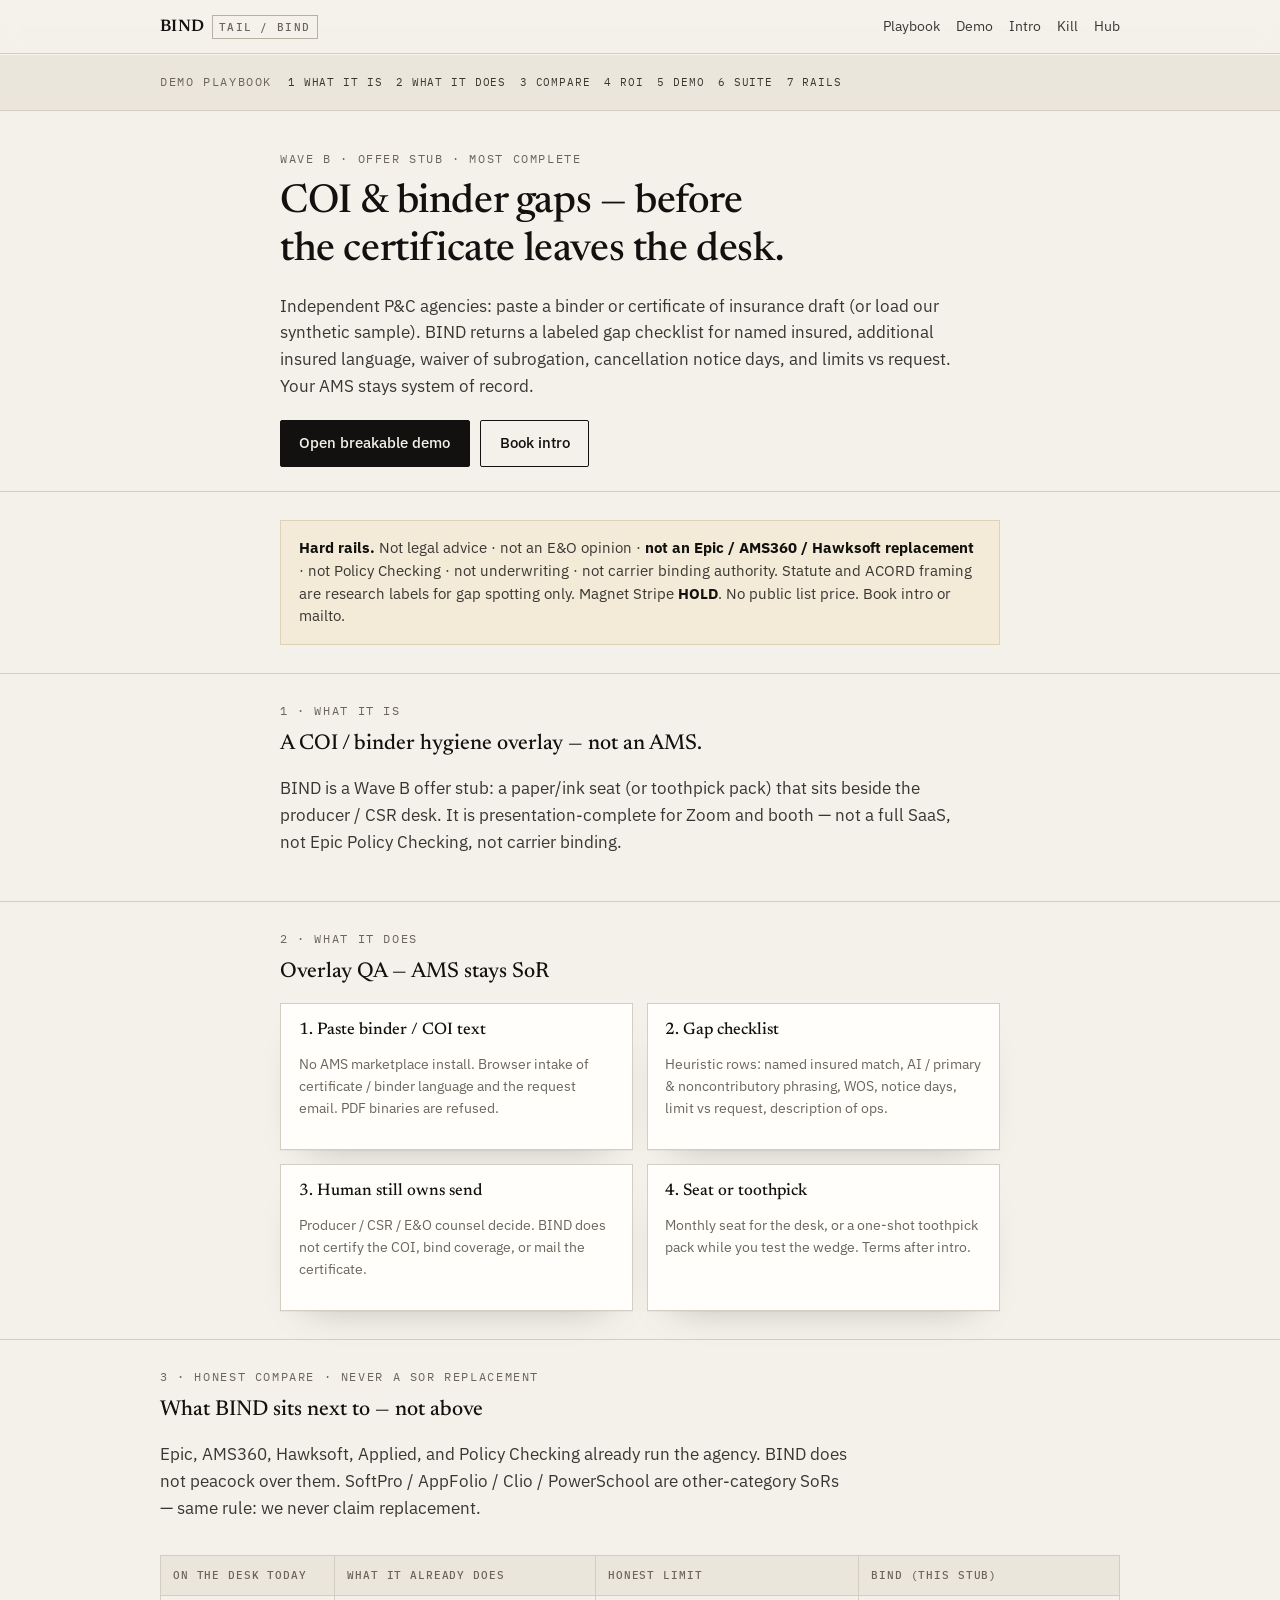
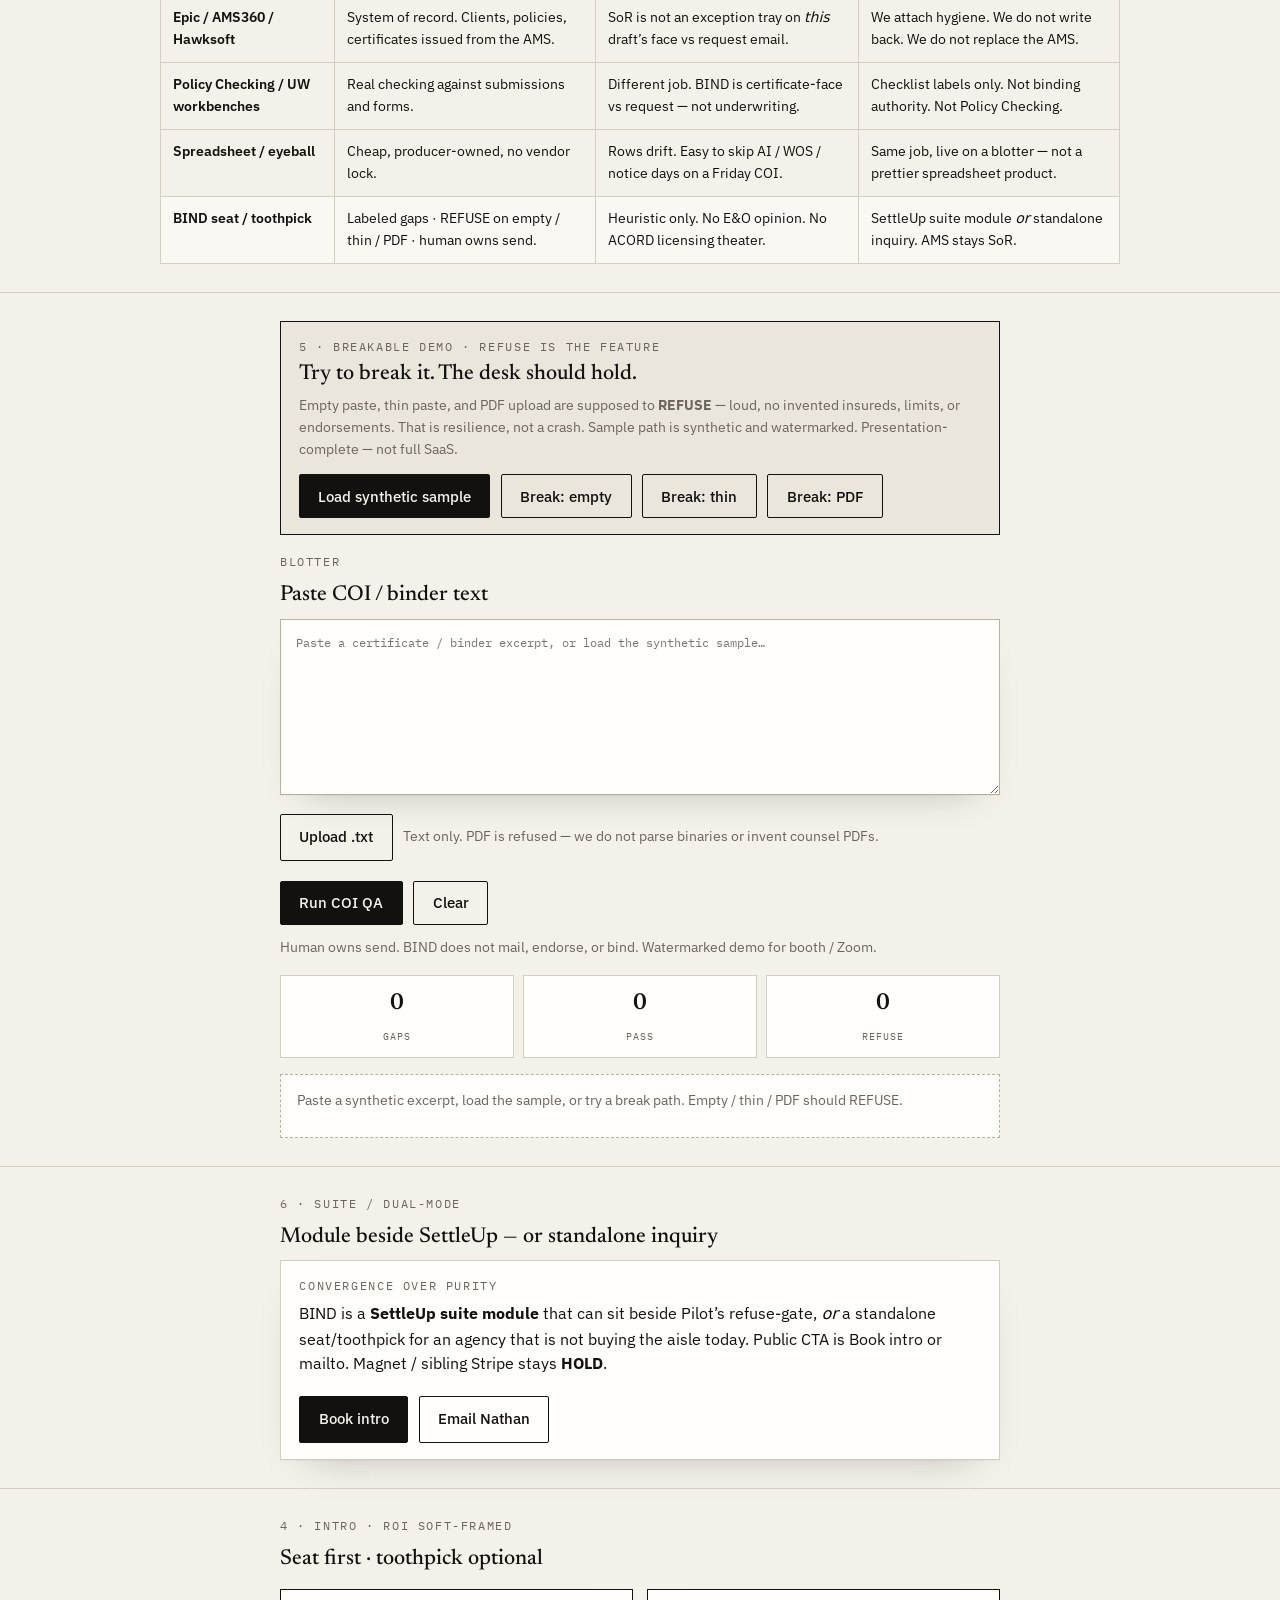
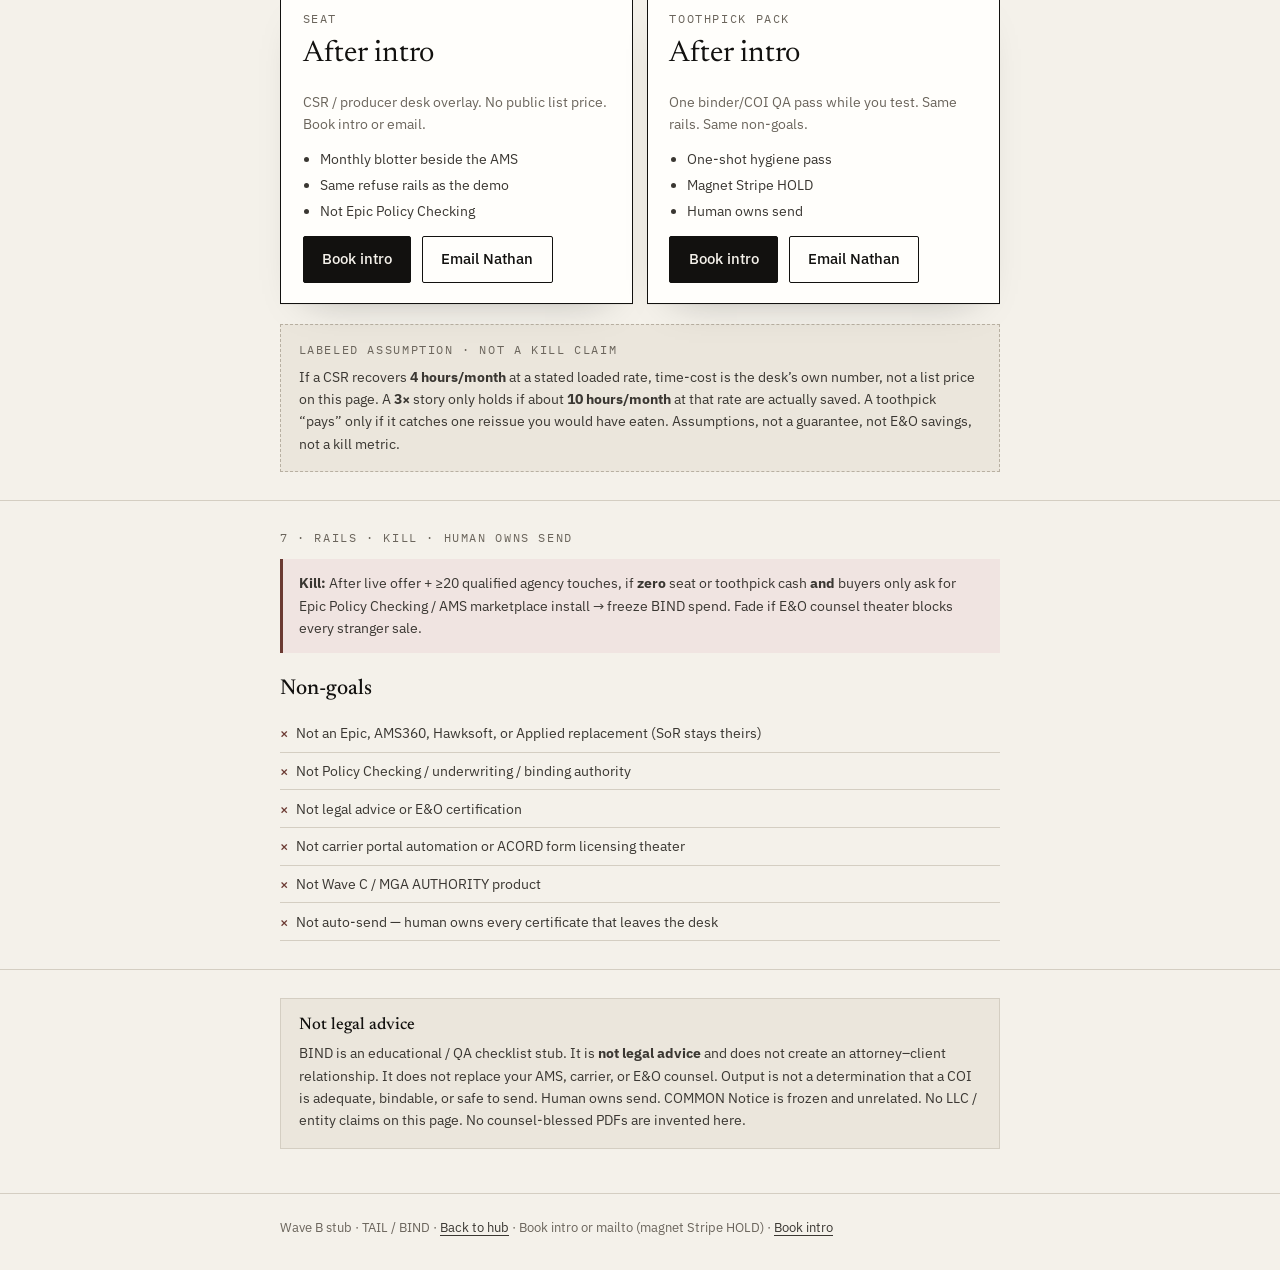
==== commit ec9d40a7: "Remove public list prices until after intro Strip SaaS/magnet dollar prices and buy.stripe.com CTAs " ====
--- a/bind/index.html
+++ b/bind/index.html
@@ -5,7 +5,7 @@
   <meta name="viewport" content="width=device-width, initial-scale=1, viewport-fit=cover" />
   <meta name="theme-color" content="#12110f" />
   <title>BIND — COI / binder QA seat (offer stub)</title>
-  <meta name="description" content="Independent P&amp;C COI and binder document QA overlay. Synthetic sample, seat/toothpick pricing. Not Epic replacement. Not legal advice." />
+  <meta name="description" content="Independent P&amp;C COI and binder document QA overlay. Synthetic sample. Seat/toothpick after intro. Not Epic replacement. Not legal advice." />
   <link rel="stylesheet" href="../assets/ink.css" />
 </head>
 <body>
@@ -15,7 +15,7 @@
       <nav class="nav" aria-label="Primary">
         <a href="#playbook">Playbook</a>
         <a href="#demo">Demo</a>
-        <a href="#pricing">Pricing</a>
+        <a href="#pricing">Intro</a>
         <a href="#kill">Kill</a>
         <a href="../index.html">Hub</a>
       </nav>
@@ -49,7 +49,7 @@
         </p>
         <div class="btn-row">
           <a class="btn" href="#demo">Open breakable demo</a>
-          <a class="btn btn-ghost" href="mailto:settleupcollections@polsia.app?subject=BIND%20seat%20inquiry">Ask about a seat</a>
+          <a class="btn btn-ghost" href="https://calendly.com/nathanplatter" target="_blank" rel="noopener noreferrer">Book intro</a>
         </div>
       </div>
     </section>
@@ -61,7 +61,7 @@
           Not legal advice · not an E&amp;O opinion · <strong>not an Epic / AMS360 / Hawksoft replacement</strong> ·
           not Policy Checking · not underwriting · not carrier binding authority.
           Statute and ACORD framing are research labels for gap spotting only.
-          Magnet Stripe <strong>HOLD</strong> — stub SKUs stay mailto.
+          Magnet Stripe <strong>HOLD</strong>. No public list price. Book intro or mailto.
         </div>
       </div>
     </section>
@@ -96,7 +96,7 @@
           </div>
           <div class="panel">
             <h3>4. Seat or toothpick</h3>
-            <p class="small muted">Monthly seat for the desk — or a one-shot toothpick pack while you test the wedge. Mailto hold on both.</p>
+            <p class="small muted">Monthly seat for the desk, or a one-shot toothpick pack while you test the wedge. Terms after intro.</p>
           </div>
         </div>
       </div>
@@ -206,12 +206,11 @@
           <p>
             BIND is a <strong>SettleUp suite module</strong> that can sit beside Pilot’s refuse-gate,
             <em>or</em> a standalone seat/toothpick for an agency that is not buying the aisle today.
-            Primary live checkout is SettleUp Pilot. Magnet / sibling Stripe stays <strong>HOLD</strong> —
-            BIND SKUs are mailto only.
+            Public CTA is Book intro or mailto. Magnet / sibling Stripe stays <strong>HOLD</strong>.
           </p>
           <div class="btn-row">
-            <a class="btn" href="https://buy.stripe.com/dRm00j0GG53F8dVfO17Vm03" target="_blank" rel="noopener noreferrer">Add to Pilot aisle · $499</a>
-            <a class="btn btn-ghost" href="mailto:settleupcollections@polsia.app?subject=BIND%20module%20beside%20SettleUp">BIND as module (mailto)</a>
+            <a class="btn" href="https://calendly.com/nathanplatter" target="_blank" rel="noopener noreferrer">Book intro</a>
+            <a class="btn btn-ghost" href="mailto:nathanplatter@gmail.com?subject=BIND%20intro">Email Nathan</a>
           </div>
         </div>
       </div>
@@ -219,26 +218,26 @@
 
     <section class="section" id="pricing">
       <div class="wrap">
-        <p class="eyebrow">4 · Pricing · ROI soft-framed</p>
+        <p class="eyebrow">4 · Intro · ROI soft-framed</p>
         <h2>Seat first · toothpick optional</h2>
         <div class="grid-2" style="margin-top:1rem">
           <div class="price-card">
-            <p class="eyebrow" style="margin:0">Seat · suggested</p>
-            <p class="amount">$79–249<span class="small muted"> / mo</span></p>
-            <p class="small muted">CSR / producer desk overlay. Mailto hold — no live Stripe on this magnet.</p>
+            <p class="eyebrow" style="margin:0">Seat</p>
+            <p class="amount">After intro</p>
+            <p class="small muted">CSR / producer desk overlay. No public list price. Book intro or email.</p>
             <ul>
               <li>Monthly blotter beside the AMS</li>
               <li>Same refuse rails as the demo</li>
               <li>Not Epic Policy Checking</li>
             </ul>
             <div class="btn-row" style="margin-top:0.85rem">
-              <a class="btn" href="mailto:settleupcollections@polsia.app?subject=BIND%20SEAT%20%2479-249">Email · BIND SEAT</a>
-              <a class="btn btn-ghost" href="https://buy.stripe.com/dRm00j0GG53F8dVfO17Vm03" target="_blank" rel="noopener noreferrer">Pilot $499</a>
+              <a class="btn" href="https://calendly.com/nathanplatter" target="_blank" rel="noopener noreferrer">Book intro</a>
+              <a class="btn btn-ghost" href="mailto:nathanplatter@gmail.com?subject=BIND%20seat%20intro">Email Nathan</a>
             </div>
           </div>
           <div class="price-card">
             <p class="eyebrow" style="margin:0">Toothpick pack</p>
-            <p class="amount">$29–79</p>
+            <p class="amount">After intro</p>
             <p class="small muted">One binder/COI QA pass while you test. Same rails. Same non-goals.</p>
             <ul>
               <li>One-shot hygiene pass</li>
@@ -246,19 +245,18 @@
               <li>Human owns send</li>
             </ul>
             <div class="btn-row" style="margin-top:0.85rem">
-              <a class="btn btn-ghost" href="mailto:settleupcollections@polsia.app?subject=BIND%20TOOTHPICK%20%2429-79">Email · BIND TOOTHPICK</a>
+              <a class="btn" href="https://calendly.com/nathanplatter" target="_blank" rel="noopener noreferrer">Book intro</a>
+              <a class="btn btn-ghost" href="mailto:nathanplatter@gmail.com?subject=BIND%20toothpick%20intro">Email Nathan</a>
             </div>
           </div>
         </div>
         <div class="assumption" id="roi">
           <p class="eyebrow" style="margin:0 0 0.4rem">Labeled assumption · not a kill claim</p>
           <p style="margin:0">
-            If a CSR recovers <strong>4 hours/month</strong> at <strong>$45/hr</strong> fully loaded
-            = <strong>$180</strong> desk time, vs a mid-band seat of <strong>~$149/mo</strong> → about
-            <strong>1.2×</strong>. A <strong>3×</strong> story only holds if about
-            <strong>10 hours/month</strong> at that rate are actually saved.
-            Toothpick <strong>$29–79</strong> is a one-shot: it “pays” only if it catches one reissue
-            you would have eaten. Assumptions — not a guarantee, not E&amp;O savings, not a kill metric.
+            If a CSR recovers <strong>4 hours/month</strong> at a stated loaded rate, time-cost is the desk’s own number, not a list price on this page.
+            A <strong>3×</strong> story only holds if about <strong>10 hours/month</strong> at that rate are actually saved.
+            A toothpick “pays” only if it catches one reissue you would have eaten.
+            Assumptions, not a guarantee, not E&amp;O savings, not a kill metric.
           </p>
         </div>
       </div>
@@ -268,7 +266,7 @@
       <div class="wrap">
         <p class="eyebrow">7 · Rails · kill · human owns send</p>
         <div class="kill">
-          <strong>Kill:</strong> After live offer + ≥20 qualified agency touches, if <strong>$0</strong> seat or toothpick cash
+          <strong>Kill:</strong> After live offer + ≥20 qualified agency touches, if <strong>zero</strong> seat or toothpick cash
           <strong>and</strong> buyers only ask for Epic Policy Checking / AMS marketplace install → freeze BIND spend.
           Fade if E&amp;O counsel theater blocks every stranger sale.
         </div>
@@ -303,7 +301,7 @@
   <footer class="footer">
     <div class="wrap">
       Wave B stub · TAIL / BIND · <a href="../index.html">Back to hub</a>
-      · Mailto only (magnet Stripe HOLD) · <a href="https://buy.stripe.com/dRm00j0GG53F8dVfO17Vm03" target="_blank" rel="noopener noreferrer">Pilot $499</a>
+      · Book intro or mailto (magnet Stripe HOLD) · <a href="https://calendly.com/nathanplatter" target="_blank" rel="noopener noreferrer">Book intro</a>
     </div>
   </footer>
 
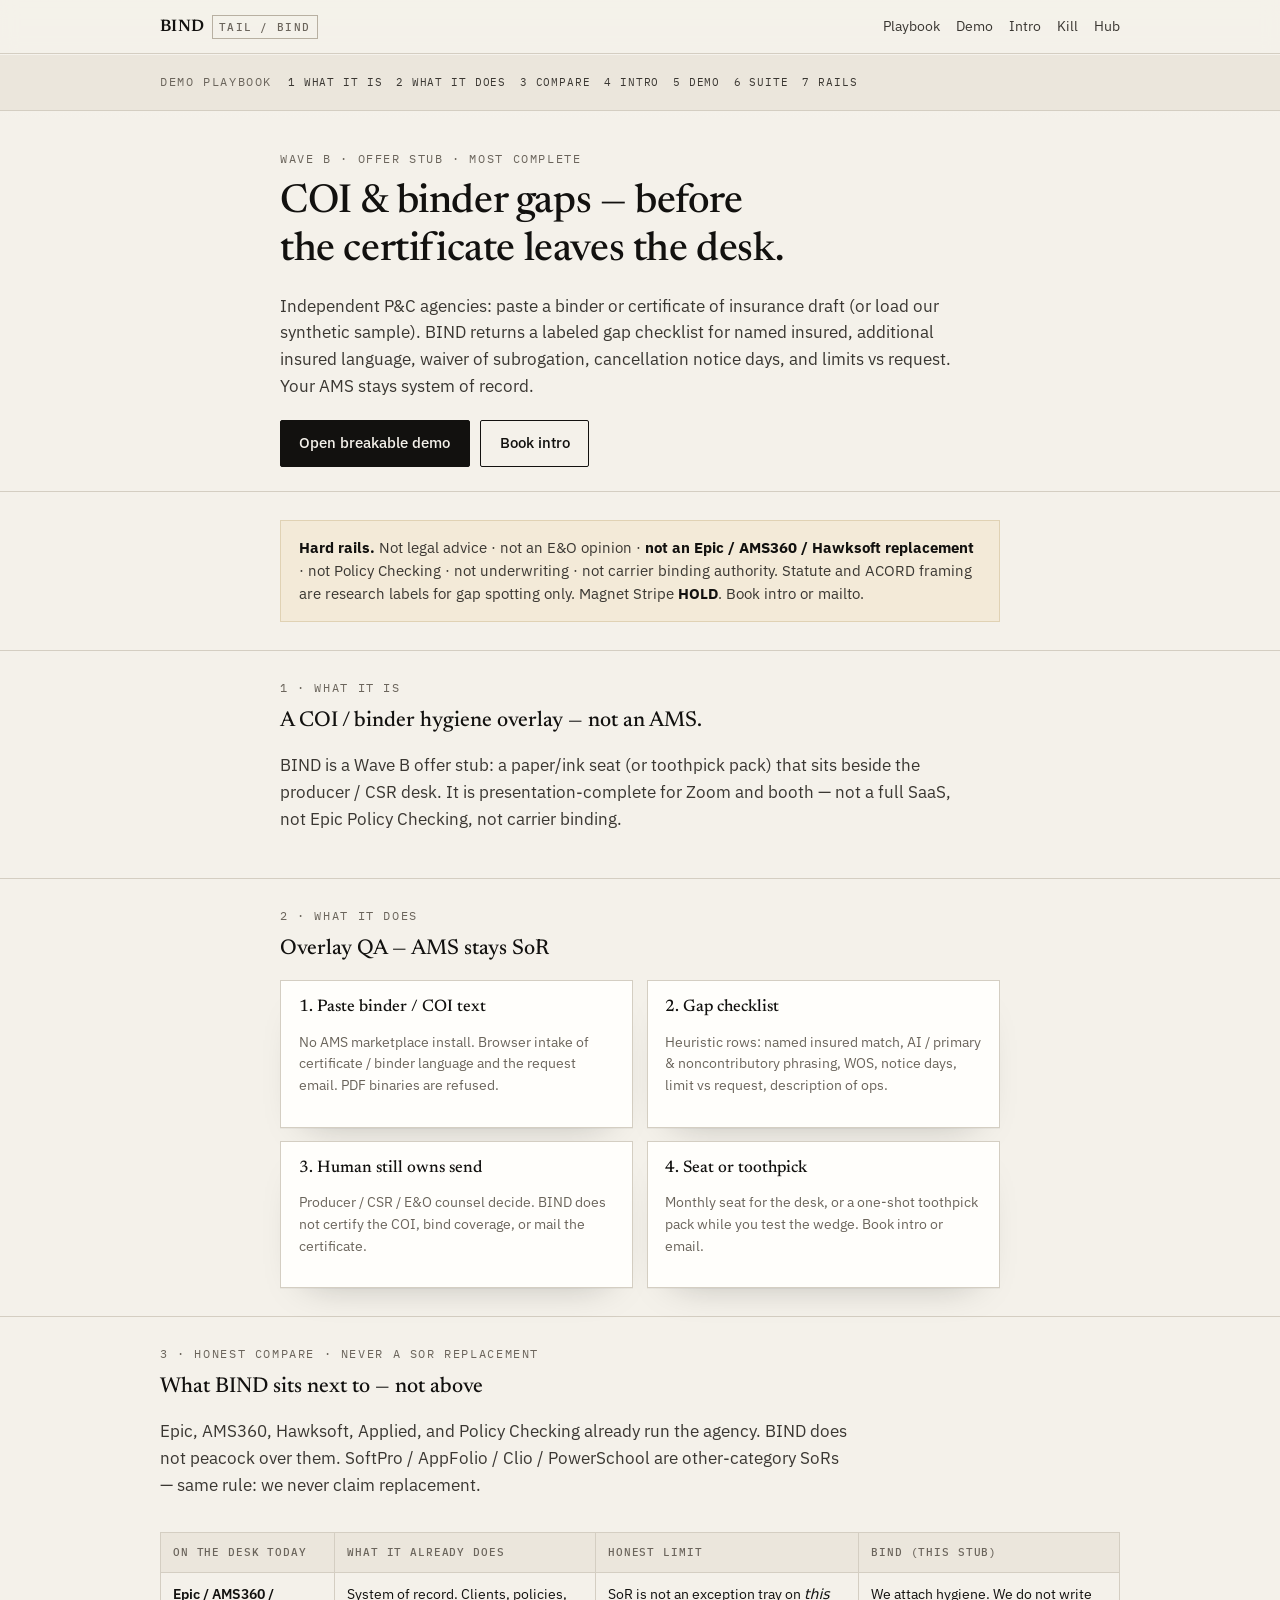
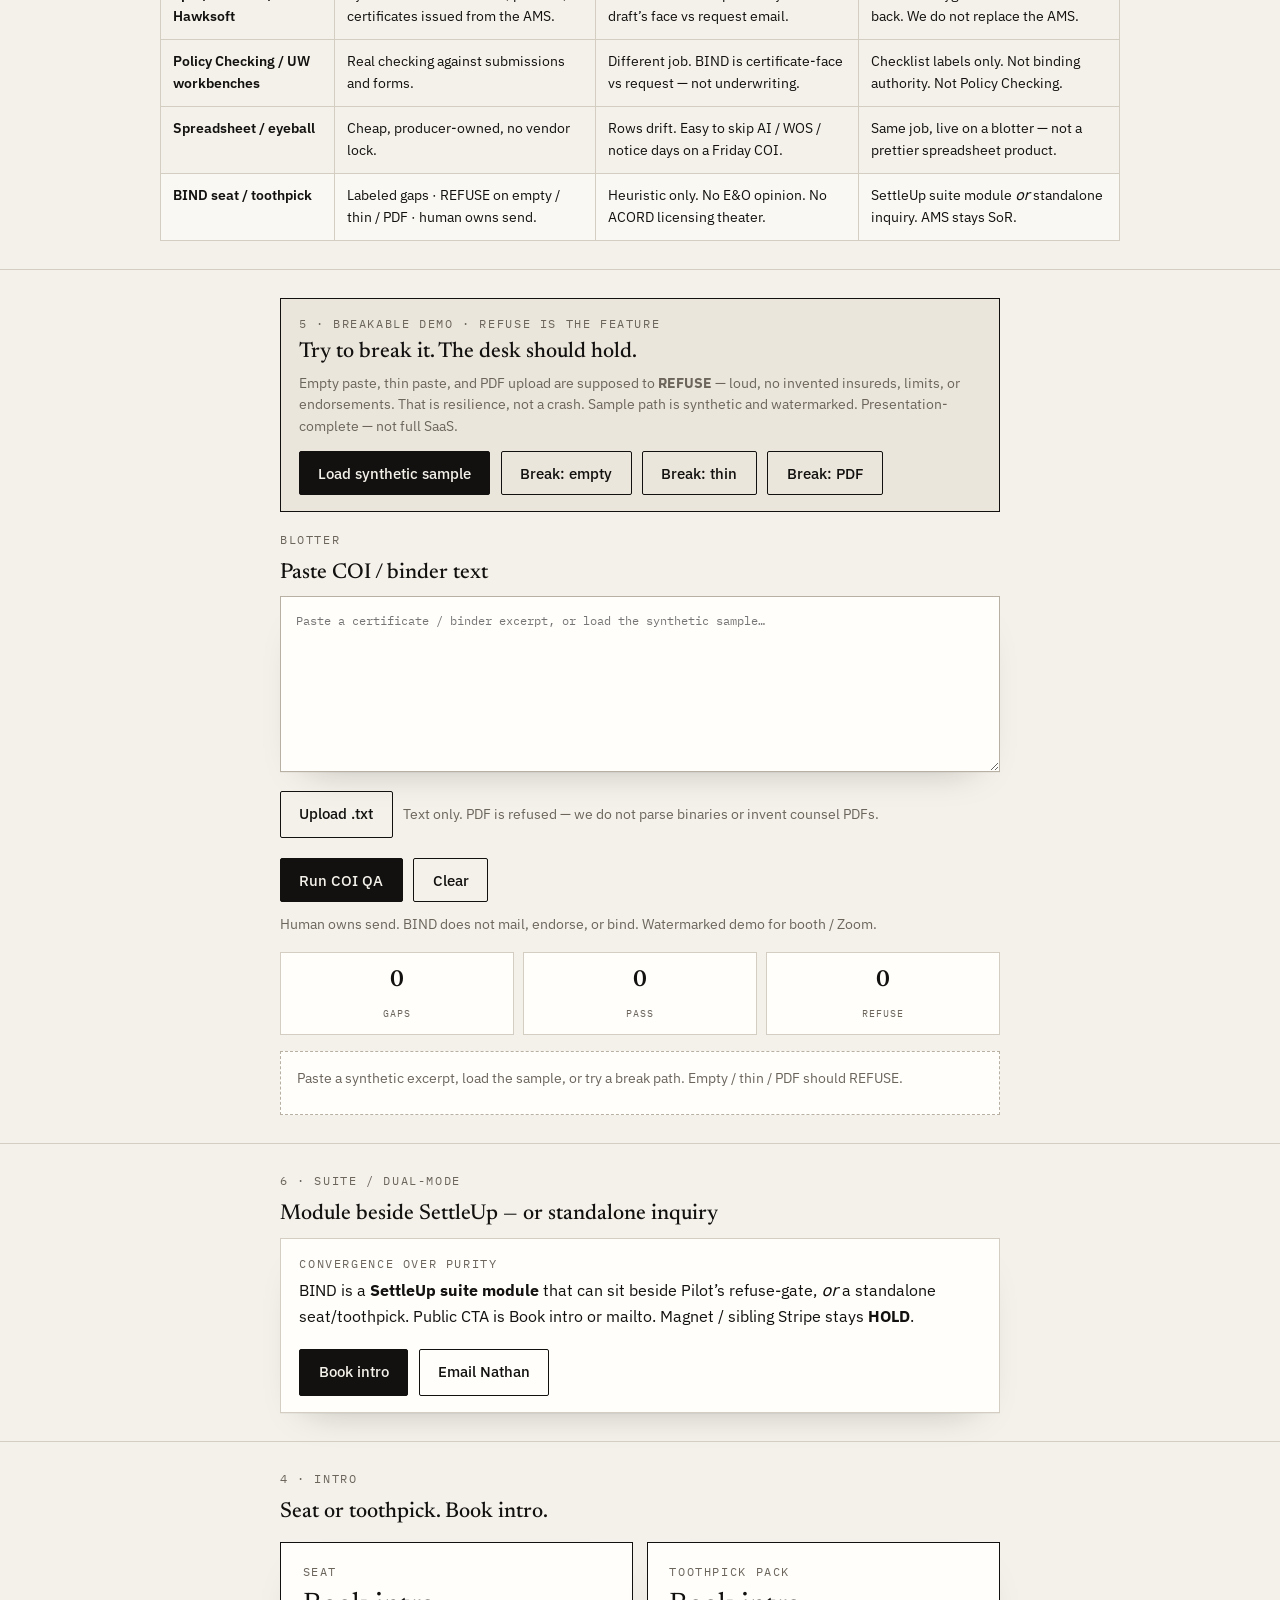
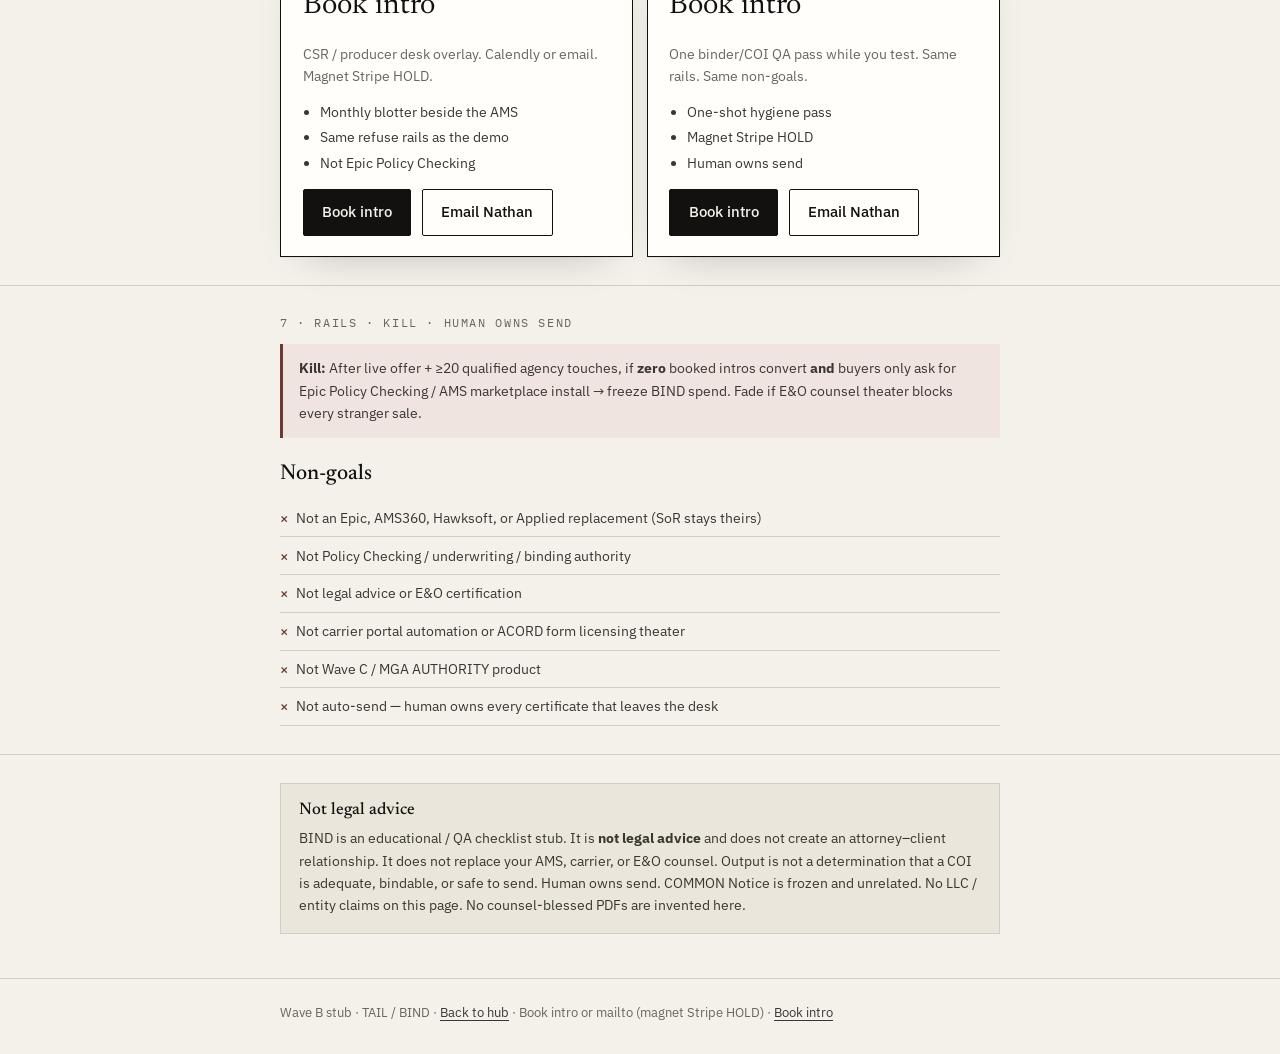
==== commit 7656ffa3: "Tighten stubs: no dollars, no Soft ROI charge story Drop hour-math ROI that implied a fee. Strip lef" ====
--- a/bind/index.html
+++ b/bind/index.html
@@ -5,7 +5,7 @@
   <meta name="viewport" content="width=device-width, initial-scale=1, viewport-fit=cover" />
   <meta name="theme-color" content="#12110f" />
   <title>BIND — COI / binder QA seat (offer stub)</title>
-  <meta name="description" content="Independent P&amp;C COI and binder document QA overlay. Synthetic sample. Seat/toothpick after intro. Not Epic replacement. Not legal advice." />
+  <meta name="description" content="Independent P&amp;C COI and binder document QA overlay. Synthetic sample. Book intro. Not Epic replacement. Not legal advice." />
   <link rel="stylesheet" href="../assets/ink.css" />
 </head>
 <body>
@@ -29,7 +29,7 @@
         <a href="#what">1 What it is</a>
         <a href="#does">2 What it does</a>
         <a href="#compare">3 Compare</a>
-        <a href="#pricing">4 ROI</a>
+        <a href="#pricing">4 Intro</a>
         <a href="#demo">5 Demo</a>
         <a href="#suite">6 Suite</a>
         <a href="#kill">7 Rails</a>
@@ -61,7 +61,7 @@
           Not legal advice · not an E&amp;O opinion · <strong>not an Epic / AMS360 / Hawksoft replacement</strong> ·
           not Policy Checking · not underwriting · not carrier binding authority.
           Statute and ACORD framing are research labels for gap spotting only.
-          Magnet Stripe <strong>HOLD</strong>. No public list price. Book intro or mailto.
+          Magnet Stripe <strong>HOLD</strong>. Book intro or mailto.
         </div>
       </div>
     </section>
@@ -96,7 +96,7 @@
           </div>
           <div class="panel">
             <h3>4. Seat or toothpick</h3>
-            <p class="small muted">Monthly seat for the desk, or a one-shot toothpick pack while you test the wedge. Terms after intro.</p>
+            <p class="small muted">Monthly seat for the desk, or a one-shot toothpick pack while you test the wedge. Book intro or email.</p>
           </div>
         </div>
       </div>
@@ -205,8 +205,7 @@
           <p class="eyebrow" style="margin:0">Convergence over purity</p>
           <p>
             BIND is a <strong>SettleUp suite module</strong> that can sit beside Pilot’s refuse-gate,
-            <em>or</em> a standalone seat/toothpick for an agency that is not buying the aisle today.
-            Public CTA is Book intro or mailto. Magnet / sibling Stripe stays <strong>HOLD</strong>.
+            <em>or</em> a standalone seat/toothpick. Public CTA is Book intro or mailto. Magnet / sibling Stripe stays <strong>HOLD</strong>.
           </p>
           <div class="btn-row">
             <a class="btn" href="https://calendly.com/nathanplatter" target="_blank" rel="noopener noreferrer">Book intro</a>
@@ -218,13 +217,13 @@
 
     <section class="section" id="pricing">
       <div class="wrap">
-        <p class="eyebrow">4 · Intro · ROI soft-framed</p>
-        <h2>Seat first · toothpick optional</h2>
+        <p class="eyebrow">4 · Intro</p>
+        <h2>Seat or toothpick. Book intro.</h2>
         <div class="grid-2" style="margin-top:1rem">
           <div class="price-card">
             <p class="eyebrow" style="margin:0">Seat</p>
-            <p class="amount">After intro</p>
-            <p class="small muted">CSR / producer desk overlay. No public list price. Book intro or email.</p>
+            <p class="amount">Book intro</p>
+            <p class="small muted">CSR / producer desk overlay. Calendly or email. Magnet Stripe HOLD.</p>
             <ul>
               <li>Monthly blotter beside the AMS</li>
               <li>Same refuse rails as the demo</li>
@@ -237,7 +236,7 @@
           </div>
           <div class="price-card">
             <p class="eyebrow" style="margin:0">Toothpick pack</p>
-            <p class="amount">After intro</p>
+            <p class="amount">Book intro</p>
             <p class="small muted">One binder/COI QA pass while you test. Same rails. Same non-goals.</p>
             <ul>
               <li>One-shot hygiene pass</li>
@@ -250,15 +249,6 @@
             </div>
           </div>
         </div>
-        <div class="assumption" id="roi">
-          <p class="eyebrow" style="margin:0 0 0.4rem">Labeled assumption · not a kill claim</p>
-          <p style="margin:0">
-            If a CSR recovers <strong>4 hours/month</strong> at a stated loaded rate, time-cost is the desk’s own number, not a list price on this page.
-            A <strong>3×</strong> story only holds if about <strong>10 hours/month</strong> at that rate are actually saved.
-            A toothpick “pays” only if it catches one reissue you would have eaten.
-            Assumptions, not a guarantee, not E&amp;O savings, not a kill metric.
-          </p>
-        </div>
       </div>
     </section>
 
@@ -266,7 +256,7 @@
       <div class="wrap">
         <p class="eyebrow">7 · Rails · kill · human owns send</p>
         <div class="kill">
-          <strong>Kill:</strong> After live offer + ≥20 qualified agency touches, if <strong>zero</strong> seat or toothpick cash
+          <strong>Kill:</strong> After live offer + ≥20 qualified agency touches, if <strong>zero</strong> booked intros convert
           <strong>and</strong> buyers only ask for Epic Policy Checking / AMS marketplace install → freeze BIND spend.
           Fade if E&amp;O counsel theater blocks every stranger sale.
         </div>
@@ -314,8 +304,8 @@
         "CERTIFICATE OF LIABILITY INSURANCE",
         "Named Insured: Red Mesa Builders LLC",
         "Policy GL: ABC-2026-441902 · Eff 01/01/2026–01/01/2027",
-        "General Aggregate: $2,000,000",
-        "Each Occurrence: $1,000,000",
+        "General Aggregate: 2,000,000",
+        "Each Occurrence: 1,000,000",
         "Additional Insured: [blank — request asked for Owner and GC as AI]",
         "Primary & Noncontributory: not stated",
         "Waiver of Subrogation: not checked / not endorsed on face",
@@ -390,8 +380,8 @@
         if (/1,000,000|1000000/.test(t.replace(/\$/g, "")) && /2,000,000|2000000/.test(t.replace(/\$/g, ""))) {
           rows.push({
             kind: "pass",
-            title: "GL limits meet $1M / $2M request band",
-            body: "Occurrence and aggregate figures match a $1M / $2M request band on face. Limits check ≠ adequacy opinion.",
+            title: "GL limits meet 1M / 2M request band",
+            body: "Occurrence and aggregate figures match a 1M / 2M request band on face. Limits check ≠ adequacy opinion.",
             cite: "CHECK · LIMITS"
           });
         }
